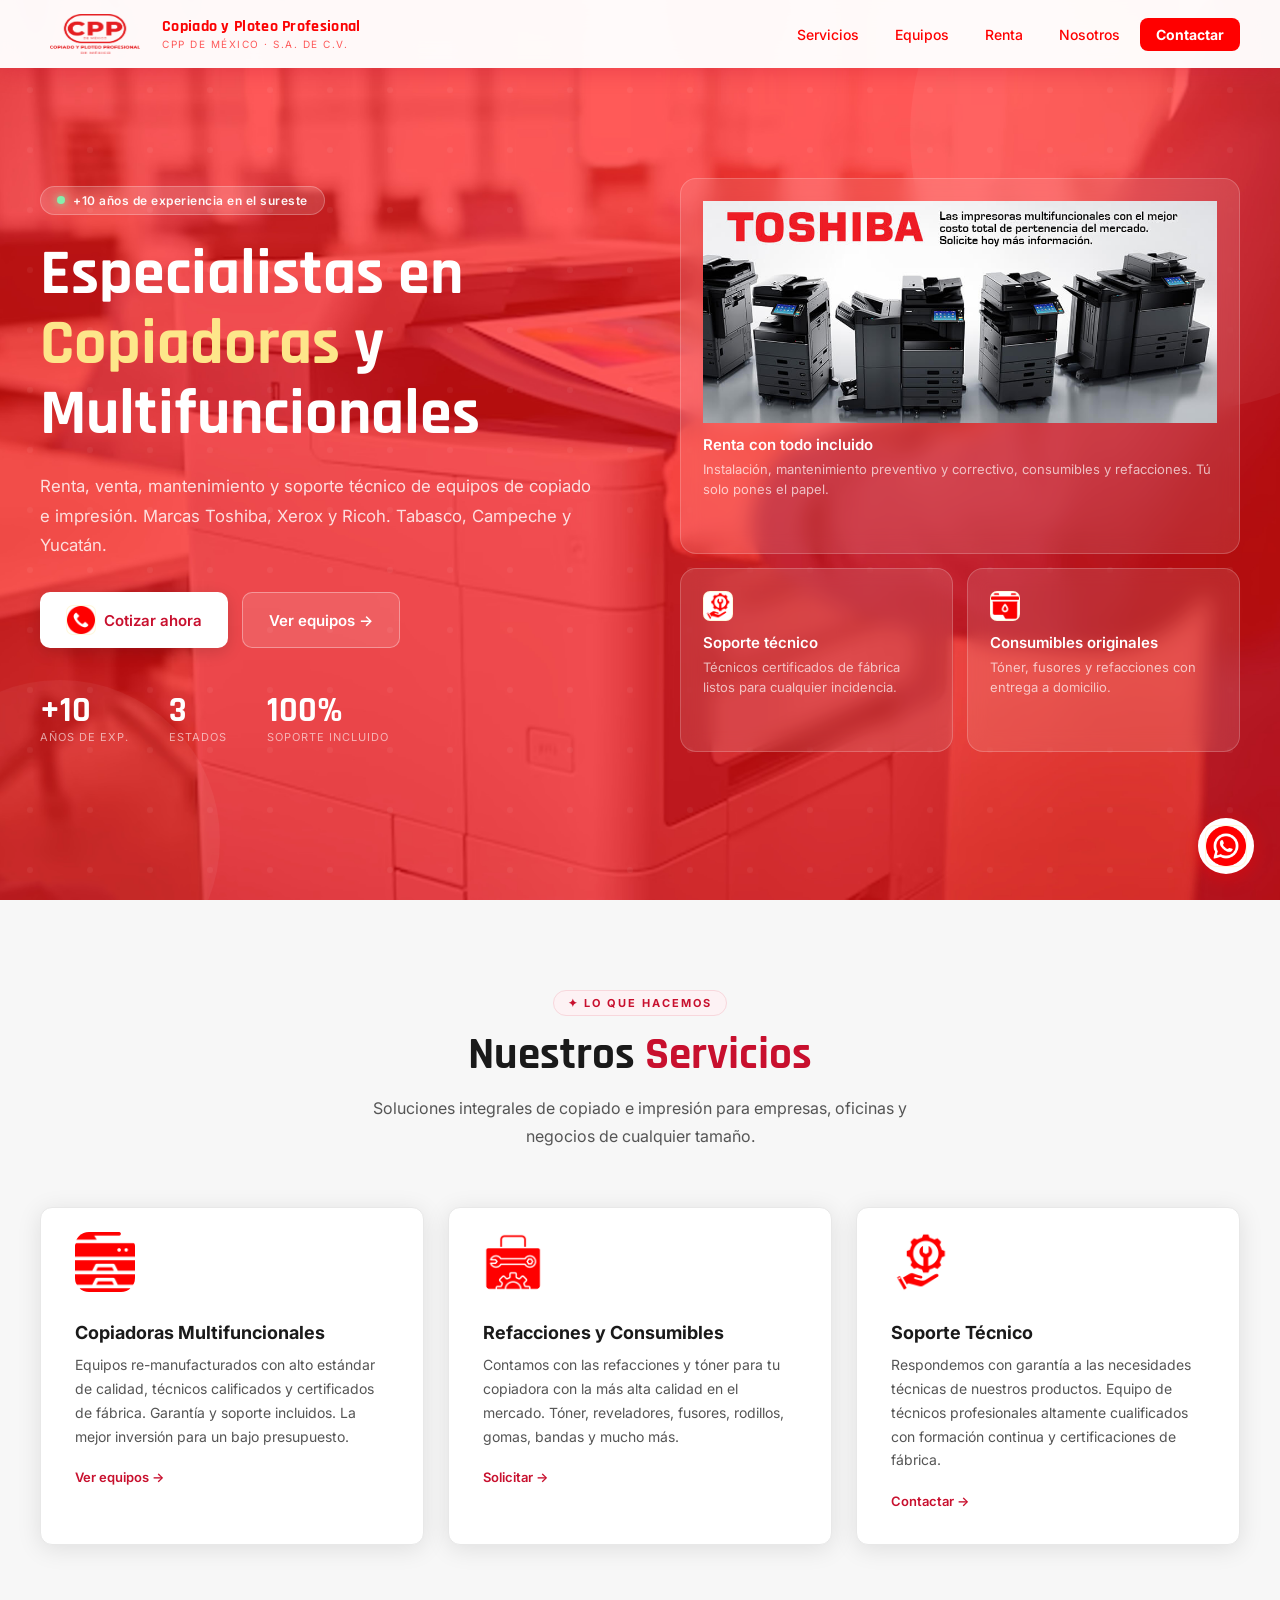
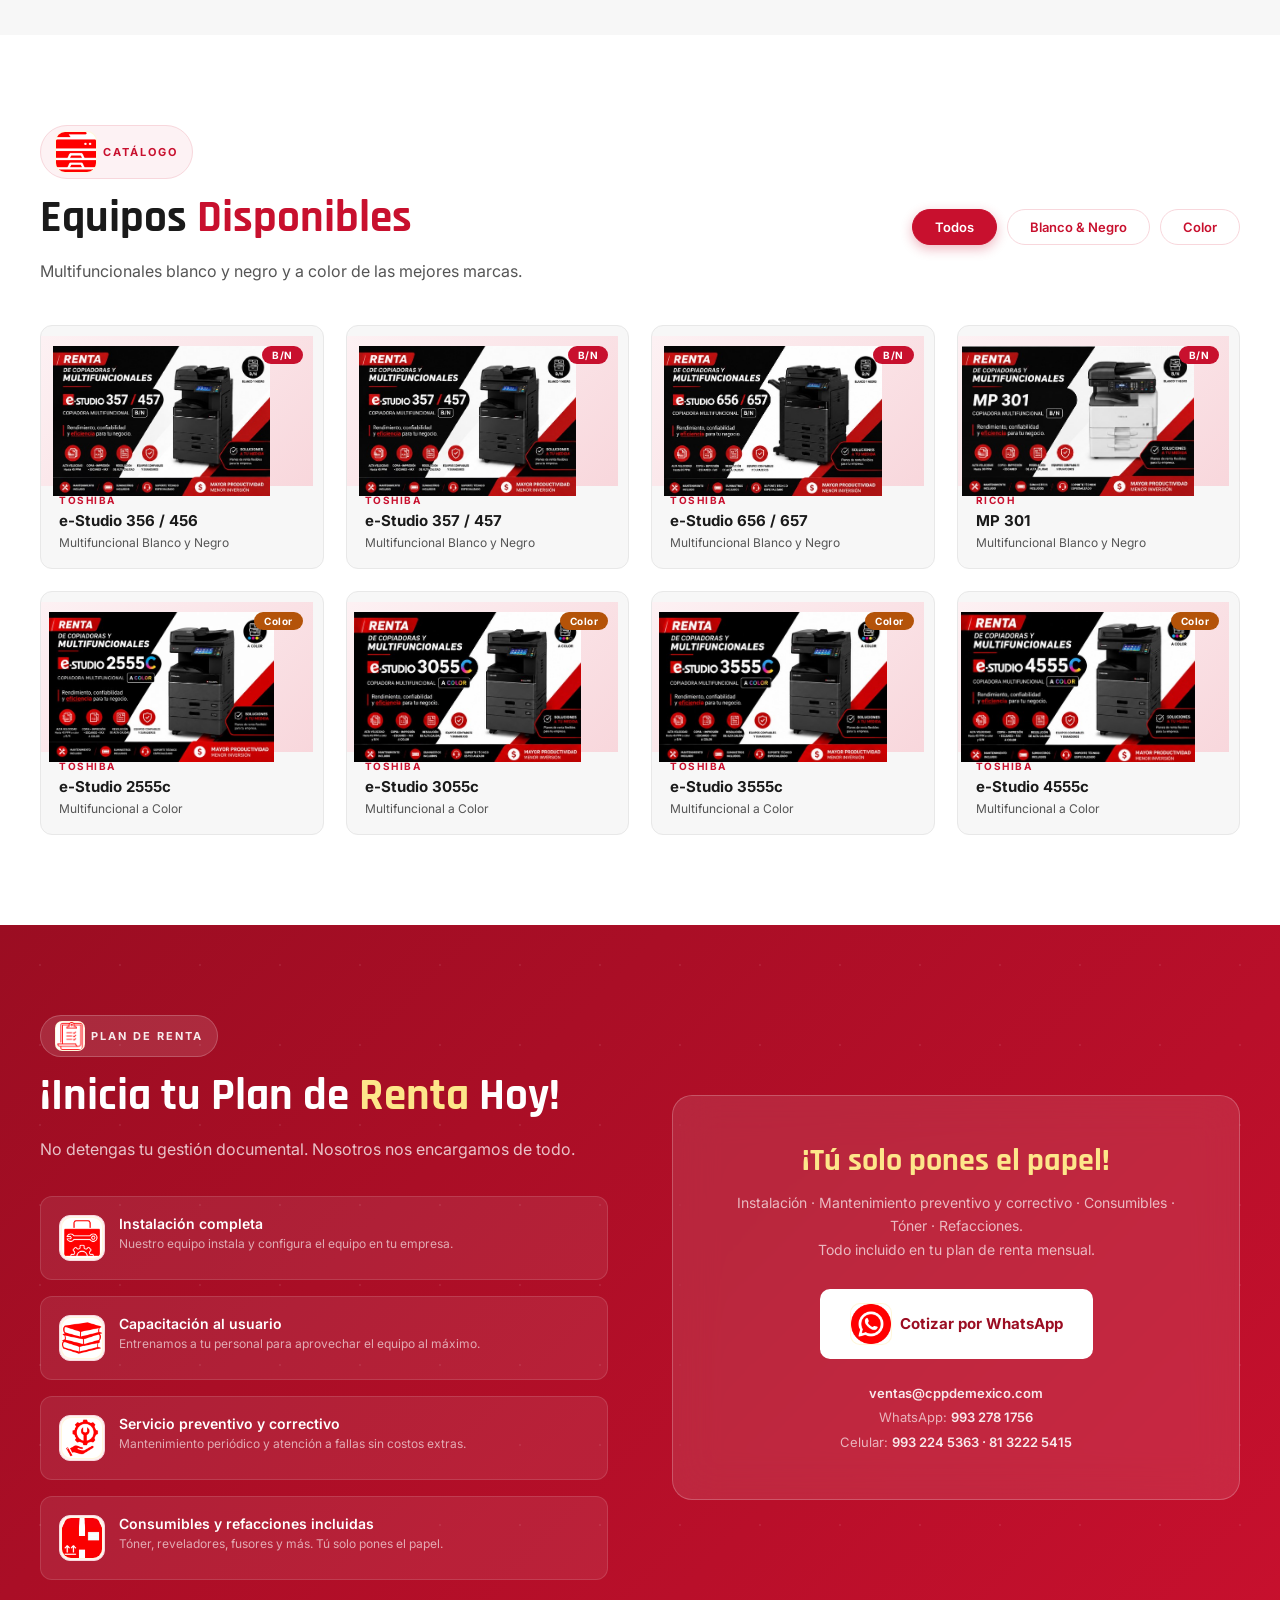
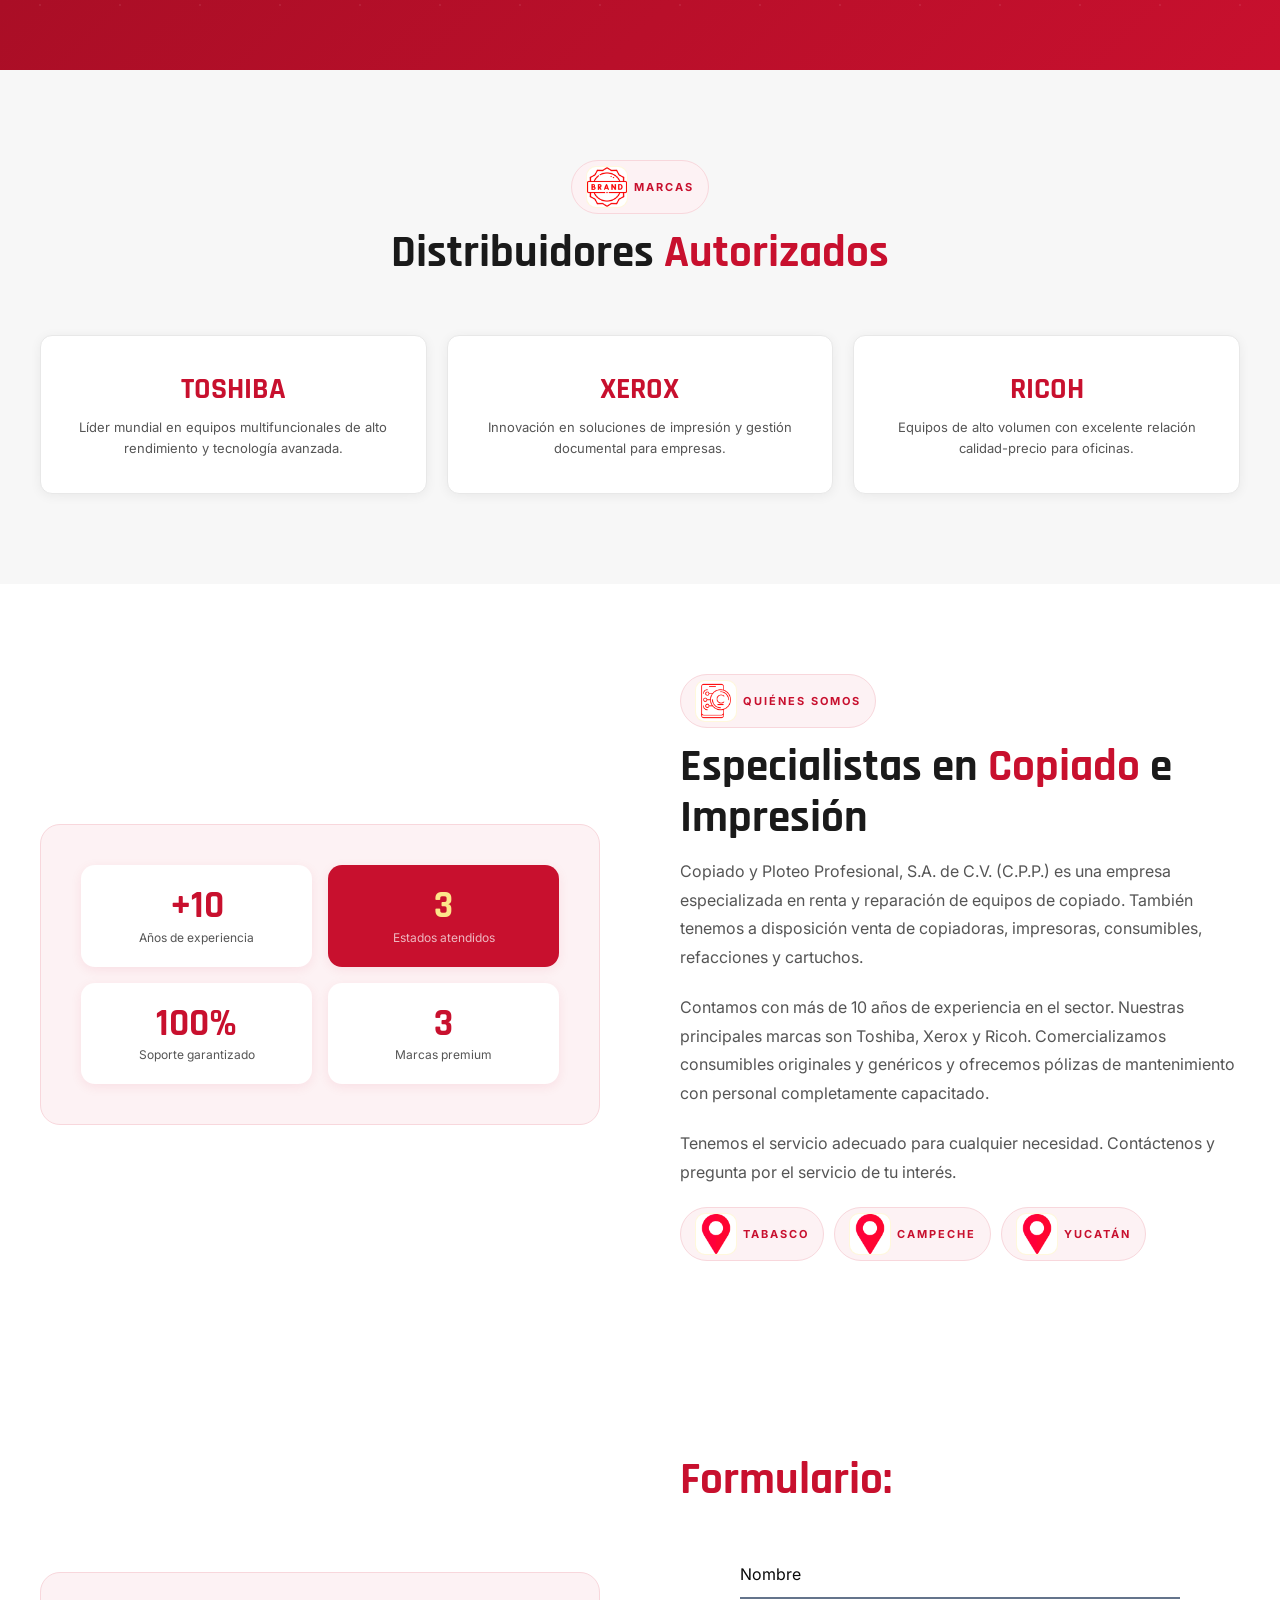
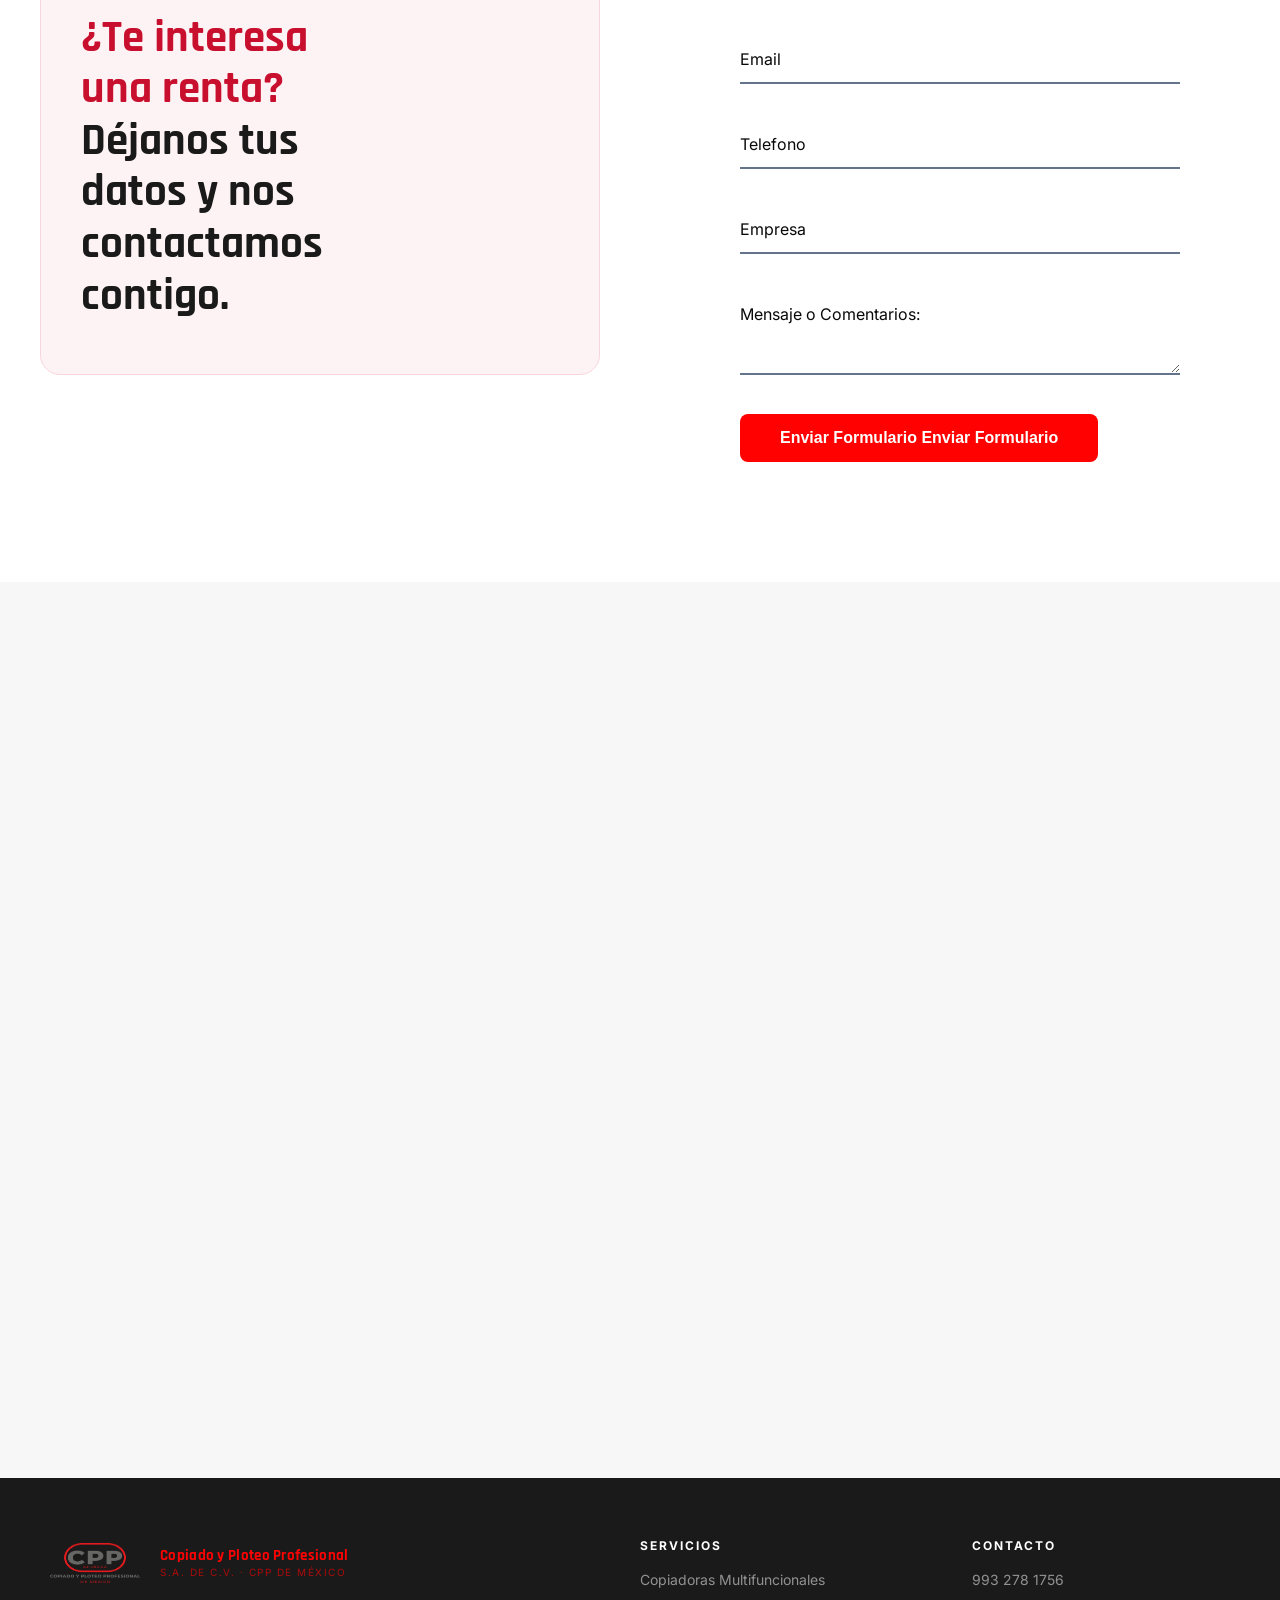
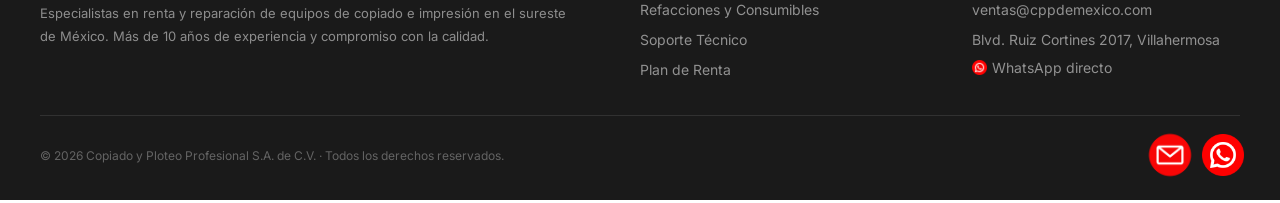
==== index.html @ 3be631c8 "Update index.html" ====
<!DOCTYPE html>
<html lang="es">
<head>
<meta charset="UTF-8">
<meta name="viewport" content="width=device-width, initial-scale=1.0">
<meta content='yes' name='mobile-web-app-capable'/>
<meta content='width = device-width, initial-scale = 1' name='viewport'/>
<title>Copiado y Ploteo Profesional | CPP de México</title>
<link href="https://fonts.googleapis.com/css2?family=Inter:wght@300;400;500;600;700;800&family=Rajdhani:wght@500;600;700&display=swap" rel="stylesheet">
<link rel="stylesheet" href="styles.css">
 

</head>
<body>

<!-- NAV -->
<nav id="navbar">
  <a href="#inicio" class="nav-logo">
 <!--   <img src="img/CPPOriginal.png" alt="Logo CPP" class="logo-img" onerror="this.style.display='none'">  -->
  <div class="logo-box"><img src="img/CPP Monocromo Rojo.png" alt="Logo CPP" class="v-logo"></div>
    <div class="logo-txt">
      <span class="logo-nombre">Copiado y Ploteo Profesional</span>
      <span class="logo-sub">CPP de México · S.A. de C.V.</span>
    </div>
  </a>
  <div class="nav-links">
    <a href="#servicios">Servicios</a>
    <a href="#equipos">Equipos</a>
    <a href="#renta">Renta</a>
    <a href="#nosotros">Nosotros</a>
    <a href="#contacto" class="nav-cta">Contactar</a>
  </div>
</nav>

<!-- HERO -->
<section class="hero" id="inicio">
  
  <div class="hero-orb orb1"></div>
  <div class="hero-orb orb2"></div>
  <div class="hero-inner">
    <div>
      <div class="hero-badge"><span class="dot-vivo"></span>+10 años de experiencia en el sureste</div>
      <h1>Especialistas en <em>Copiadoras</em> y Multifuncionales</h1>
      <p>Renta, venta, mantenimiento y soporte técnico de equipos de copiado e impresión. Marcas Toshiba, Xerox y Ricoh. Tabasco, Campeche y Yucatán.</p>
      <div class="hero-btns">
        <a href="#contacto" class="btn btn-blanco"><img src="img/llamada-telefonica.png" alt="Soporte técnico" class="v-icono2"> Cotizar ahora</a>
        <a href="#equipos" class="btn btn-outline">Ver equipos →</a>
      </div>
      <div class="hero-nums">
        <div class="hero-num-item"><div class="num">+10</div><div class="lbl">Años de exp.</div></div>
        <div class="hero-num-item"><div class="num">3</div><div class="lbl">Estados</div></div>
        <div class="hero-num-item"><div class="num">100%</div><div class="lbl">Soporte incluido</div></div>
      </div>
    </div>
    <div class="hero-right">
      <div class="cards-grid">
        <div class="hero-card wide">
          <div class="hc-icon">
          <img src="img/toshiba-slider.jpg" alt="Toshiba e-Studio 2555c" class="eq-card-img" onerror="this.src='data:image/svg+xml;utf8,<svg xmlns=\'http://www.w3.org/2000/svg\' width=\'60\' height=\'60\' viewBox=\'0 0 24 24\' fill=\'none\' stroke=\'%23c8102e\' stroke-width=\'1.5\'><rect x=\'5\' y=\'14\' width=\'14\' height=\'8\' rx=\'1\'/><path d=\'M16 14V4a2 2 0 0 0-2-2h-4a2 2 0 0 0-2 2v10\'/></svg>'">
          </div>
          <h3>Renta con todo incluido</h3>
          <p>Instalación, mantenimiento preventivo y correctivo, consumibles y refacciones. Tú solo pones el papel.</p>
        </div>
        <div class="hero-card">
          <div class="hc-icon"><img src="img/mantenimiento.png" alt="Soporte técnico" class="v-icono2"></div>
          <h3>Soporte técnico</h3>
          <p>Técnicos certificados de fábrica listos para cualquier incidencia.</p>
        </div>
        <div class="hero-card">
          <div class="hc-icon"><img src="img/cartucho.png" alt="Consumibles" class="v-icono2"></div>
          <h3>Consumibles originales</h3>
          <p>Tóner, fusores y refacciones con entrega a domicilio.</p>
        </div>
      </div>
    </div>
  </div>
</section>

<!-- SERVICIOS -->
<section id="servicios">
  <div class="container">
    <div class="s-head center rv">
      <span class="s-badge">✦ Lo que hacemos</span>
      <h2 class="s-titulo">Nuestros <em>Servicios</em></h2>
      <p class="s-desc">Soluciones integrales de copiado e impresión para empresas, oficinas y negocios de cualquier tamaño.</p>
    </div>
    <div class="servicios-grid">
      <div class="srv-card rv d1">
        <div class="srv-icon"  style="background: transparent !important; border: none;"><img src="img/copiadora.png" alt="Multifuncionales" class="srv-icon" style="background: transparent !important; border: none;"></div>
        <h3>Copiadoras Multifuncionales</h3>
        <p>Equipos re-manufacturados con alto estándar de calidad, técnicos calificados y certificados de fábrica. Garantía y soporte incluidos. La mejor inversión para un bajo presupuesto.</p>
        <a href="#equipos" class="srv-link">Ver equipos →</a>
      </div>
      <div class="srv-card rv d2">
        <div class="srv-icon"  style="background: transparent !important; border: none;"><img src="img/refaccion.png" alt="Refacciones y Consumibles" class="srv-icon" style="background: transparent !important; border: none;"></div>
        <h3>Refacciones y Consumibles</h3>
        <p>Contamos con las refacciones y tóner para tu copiadora con la más alta calidad en el mercado. Tóner, reveladores, fusores, rodillos, gomas, bandas y mucho más.</p>
        <a href="#contacto" class="srv-link">Solicitar →</a>
      </div>
      <div class="srv-card rv d3">
        <div class="srv-icon"  style="background: transparent !important; border: none;"><img src="img/mantenimiento.png" alt="Soporte Técnico" class="srv-icon" style="background: transparent !important; border: none;"></div>
        <h3>Soporte Técnico</h3>
        <p>Respondemos con garantía a las necesidades técnicas de nuestros productos. Equipo de técnicos profesionales altamente cualificados con formación continua y certificaciones de fábrica.</p>
        <a href="#contacto" class="srv-link">Contactar →</a>
      </div>
    </div>
  </div>
</section>

<!-- EQUIPOS -->
<section id="equipos">
  <div class="container">
    <div style="display:flex;justify-content:space-between;align-items:flex-end;flex-wrap:wrap;gap:2rem;margin-bottom:2.5rem;" class="rv">
      <div>
        <span class="s-badge"><img src="img/copiadora.png" alt="Soporte técnico" class="v-icon"> Catálogo</span>
        <h2 class="s-titulo">Equipos <em>Disponibles</em></h2>
        <p class="s-desc">Multifuncionales blanco y negro y a color de las mejores marcas.</p>
      </div>
      <div class="tabs">
        <button class="tab act" onclick="filtrar('todos',this)">Todos</button>
        <button class="tab" onclick="filtrar('bn',this)">Blanco & Negro</button>
        <button class="tab" onclick="filtrar('color',this)">Color</button>
      </div>
    </div>
    <div class="equipos-grid" id="equiposGrid">
      <div class="eq-card rv d1" data-t="bn"><div class="eq-img"><img src="img/Imagen357-457.jpg" alt="Toshiba e-Studio 357 / 457" class="eq-img"><span class="eq-pill">B/N</span></div><div class="eq-info"><div class="eq-marca">Toshiba</div><div class="eq-modelo">e-Studio 356 / 456</div><div class="eq-tipo">Multifuncional Blanco y Negro</div></div></div>      
      <div class="eq-card rv d2" data-t="bn"><div class="eq-img"><img src="img/Imagen357-457.jpg" alt="Toshiba e-Studio 357 / 457" class="eq-img"><span class="eq-pill">B/N</span></div><div class="eq-info"><div class="eq-marca">Toshiba</div><div class="eq-modelo">e-Studio 357 / 457</div><div class="eq-tipo">Multifuncional Blanco y Negro</div></div></div>
      <div class="eq-card rv d3" data-t="bn"><div class="eq-img"><img src="img/Imagen656-657.jpg" alt="Toshiba e-Studio 656 / 657" class="eq-img"><span class="eq-pill">B/N</span></div><div class="eq-info"><div class="eq-marca">Toshiba</div><div class="eq-modelo">e-Studio 656 / 657</div><div class="eq-tipo">Multifuncional Blanco y Negro</div></div></div>
      <div class="eq-card rv d1" data-t="bn"><div class="eq-img"><img src="img/ImagenMP301.jpg" alt="Ricoh MP 301" class="eq-img"><span class="eq-pill">B/N</span></div><div class="eq-info"><div class="eq-marca">Ricoh</div><div class="eq-modelo">MP 301</div><div class="eq-tipo">Multifuncional Blanco y Negro</div></div></div>
      <div class="eq-card rv d2" data-t="color"><div class="eq-img"><img src="img/Imagen2555c.jpg" alt="Toshiba e-Studio 357 / 457" class="eq-img"><span class="eq-pill" style="background:#b45309;">Color</span></div><div class="eq-info"><div class="eq-marca">Toshiba</div><div class="eq-modelo">e-Studio 2555c</div><div class="eq-tipo">Multifuncional a Color</div></div></div>
      <div class="eq-card rv d3" data-t="color"><div class="eq-img"><img src="img/Imagen3055c.jpg" alt="Toshiba e-Studio 357 / 457" class="eq-img"><span class="eq-pill" style="background:#b45309;">Color</span></div><div class="eq-info"><div class="eq-marca">Toshiba</div><div class="eq-modelo">e-Studio 3055c</div><div class="eq-tipo">Multifuncional a Color</div></div></div>
      <div class="eq-card rv d1" data-t="color"><div class="eq-img"><img src="img/Imagen3555c.jpg" alt="Toshiba e-Studio 357 / 457" class="eq-img"><span class="eq-pill" style="background:#b45309;">Color</span></div><div class="eq-info"><div class="eq-marca">Toshiba</div><div class="eq-modelo">e-Studio 3555c</div><div class="eq-tipo">Multifuncional a Color</div></div></div>
      <div class="eq-card rv d2" data-t="color"><div class="eq-img"><img src="img/Imagen4555c.jpg" alt="Toshiba e-Studio 357 / 457" class="eq-img"><span class="eq-pill" style="background:#b45309;">Color</span></div><div class="eq-info"><div class="eq-marca">Toshiba</div><div class="eq-modelo">e-Studio 4555c</div><div class="eq-tipo">Multifuncional a Color</div></div></div>
    </div>
  </div>
</section>

 

<!-- RENTA -->
<section id="renta">
  <div class="container">
    <div class="renta-layout">
      <div class="rv">
        <span class="s-badge"><img src="img/portapapeles.png" alt="Plan de Renta" class="v-icono2"> Plan de Renta</span>
        <h2 class="s-titulo">¡Inicia tu Plan de <em>Renta</em> Hoy!</h2>
        <p class="s-desc">No detengas tu gestión documental. Nosotros nos encargamos de todo.</p>
        <ul class="ventajas">
          <li class="ventaja"><div class="v-icon c-ic"><img src="img/refaccion.png" alt="Instalación completa" class="v-icon"></div><div><div class="v-titulo">Instalación completa</div><div class="v-desc">Nuestro equipo instala y configura el equipo en tu empresa.</div></div></li>
          <li class="ventaja"><div class="v-icon c-ic"><img src="img/pila-de-libros-de-tres.png" alt="Capacitación al usuario" class="v-icon"></div><div><div class="v-titulo">Capacitación al usuario</div><div class="v-desc">Entrenamos a tu personal para aprovechar el equipo al máximo.</div></div></li>
          <li class="ventaja"><div class="v-icon c-ic"><img src="img/mantenimiento.png" alt="Servicio preventivo y correctivo" class="v-icon"></div><div><div class="v-titulo">Servicio preventivo y correctivo</div><div class="v-desc">Mantenimiento periódico y atención a fallas sin costos extras.</div></div></li>
          <li class="ventaja"><div class="v-icon c-ic"><img src="img/consumibles.png" alt="Consumibles y refacciones incluidas" class="v-icon"></div><div><div class="v-titulo">Consumibles y refacciones incluidas</div><div class="v-desc">Tóner, reveladores, fusores y más. Tú solo pones el papel.</div></div></li>
        </ul>
      </div>
      <div class="rv d2">
        <div class="cta-box">
          <div class="cta-slogan">¡Tú solo pones el papel!</div>
          <div class="cta-sub">Instalación · Mantenimiento preventivo y correctivo · Consumibles · Tóner · Refacciones.<br>Todo incluido en tu plan de renta mensual.</div>
          <a href="https://wa.me/529932781756" class="btn-wa" target="_blank"><img src="img/whatsapp.png" alt="WhatsApp" class="v-icon"> Cotizar por WhatsApp</a>
          <div class="cta-datos">
            <strong>ventas@cppdemexico.com</strong><br>
            WhatsApp: <strong>993 278 1756</strong><br>
            Celular: <strong>993 224 5363 · 81 3222 5415</strong>
          </div>
        </div>
      </div>
    </div>
  </div>
</section>

<!-- MARCAS -->
<section id="marcas">
  <div class="container">
    <div class="s-head center rv">
      <span class="s-badge"><img src="img/marca.png" alt="Marcas" class="v-icon"> Marcas</span>
      <h2 class="s-titulo">Distribuidores <em>Autorizados</em></h2>
    </div>
    <div class="marcas-grid">
      <div class="marca-card rv d1"><div class="marca-nombre">TOSHIBA</div><div class="marca-desc">Líder mundial en equipos multifuncionales de alto rendimiento y tecnología avanzada.</div></div>
      <div class="marca-card rv d2"><div class="marca-nombre">XEROX</div><div class="marca-desc">Innovación en soluciones de impresión y gestión documental para empresas.</div></div>
      <div class="marca-card rv d3"><div class="marca-nombre">RICOH</div><div class="marca-desc">Equipos de alto volumen con excelente relación calidad-precio para oficinas.</div></div>
    </div>
  </div>
</section>

<!-- NOSOTROS -->
<section id="nosotros">
  <div class="container">
    <div class="nos-layout">
      <div class="nos-nums rv">
        <div class="n-box"><div class="n-num">+10</div><div class="n-lbl">Años de experiencia</div></div>
        <div class="n-box dest"><div class="n-num">3</div><div class="n-lbl">Estados atendidos</div></div>
        <div class="n-box"><div class="n-num">100%</div><div class="n-lbl">Soporte garantizado</div></div>
        <div class="n-box"><div class="n-num">3</div><div class="n-lbl">Marcas premium</div></div>
      </div>
      <div class="nos-texto rv d2">
        <span class="s-badge"><img src="img/somos.png" alt="Quiénes somos" class="v-icon"> Quiénes somos</span>
        <h2 class="s-titulo">Especialistas en <em>Copiado</em> e Impresión</h2>
        <p>Copiado y Ploteo Profesional, S.A. de C.V. (C.P.P.) es una empresa especializada en renta y reparación de equipos de copiado. También tenemos a disposición venta de copiadoras, impresoras, consumibles, refacciones y cartuchos.</p>
        <p>Contamos con más de 10 años de experiencia en el sector. Nuestras principales marcas son Toshiba, Xerox y Ricoh. Comercializamos consumibles originales y genéricos y ofrecemos pólizas de mantenimiento con personal completamente capacitado.</p>
        <p>Tenemos el servicio adecuado para cualquier necesidad. Contáctenos y pregunta por el servicio de tu interés.</p>
        <div class="chips">
          <span class="s-badge"><img src="img/marcador-de-posicion.png" alt="Celular" class="v-icon"> Tabasco</span>
          <span class="s-badge"><img src="img/marcador-de-posicion.png" alt="Dirección" class="v-icon"> Campeche</span>
          <span class="s-badge"><img src="img/marcador-de-posicion.png" alt="Dirección" class="v-icon"> Yucatán</span>
        </div>
      </div>
    </div>
  </div>
</section>

 <!-- FORMULARIO -->
<section id="formulario">
  <div class="container"> 
    <div class="nos-layout">

      <div class="nos-nums rv">      
        <h2 class="s-titulo" style="display: block;"><em>¿Te interesa una renta? </em>Déjanos tus datos y nos contactamos contigo.</h2>      
      </div>
   
<!-- formulario -->        
    
      <div class="nos-texto rv d2">
        <div class="">     
           <h2 class="s-titulo" style="display: block;"><em>Formulario: </em></h2>      
        </div>

           <form class="interactive-form" id="form-control" action="https://script.google.com/macros/s/AKfycby61R19tByKcYtbXR9P8i2zcy5f6cdJWOABvQcTkW4QlRTO98lby9TgKy_hrt44NsNtWg/exec" name="cpp" method="POST" accept-charset="utf-8">
                
                    <div class="form-group">
                        <input type="text" id="nombre" name="Nombre" class="interactive-name" data-type="input-textbox" placeholder=" " required>
                        <label for="interactive-name">Nombre</label>
                    </div>
                    
                    <div class="form-group">
                        <input type="email" id="email" name="Correo" class="interactive-email" data-type="input-textbox" placeholder=" " required>
                        <label for="interactive-email">Email</label>
                    </div>

                    <div class="form-group">
                        <input type="phone" id="telefono" name="Telefono" class="interactive-phone" data-type="input-textbox" placeholder=" " required>
                        <label for="interactive-phone">Telefono</label>
                    </div>

                    <div class="form-group">
                        <input type="text" id="empresa" name="Empresa" class="interactive-empresa" data-type="input-textbox" placeholder=" " required>
                        <label for="interactive-email" required>Empresa</label>
                    </div>
                    
                    <div class="form-group">
                        <textarea for="interactive-message"  rows="3" placeholder=" "required></textarea>
                        <label id="mensaje" name="Mensaje" required>Mensaje o Comentarios: </label>
                    </div>
                    
                    <button type="submit" id="btnEnviar">Enviar Formulario
                        <span>Enviar Formulario</span>                        
                    </button>
                    
                </form>
            

       <div id="mensajeConfirmacion" class="oculto">
        ✅ Tus datos se enviaron correctamente. En el transcurso del día nos comunicaremos contigo.
       </div>
      
      </div>
    </div>
  </div>
</section>

<!-- CONTACTO -->
<section id="contacto">
  <div class="container">
    <div class="s-head center rv">
      <span class="s-badge"><img src="img/llamada-telefonica.png" alt="Celular" class="v-icon"> Contáctanos</span>
      <h2 class="s-titulo">Estamos para <em>Ayudarte</em></h2>
      <p class="s-desc">Visítanos, escríbenos o llámanos. Con gusto te asesoramos sin compromiso.</p>
    </div>
    <div class="contacto-layout">
      <div class="c-items rv d1" >

        
        <a href="https://wa.me/529932781756" class="c-item" style="border-left:3px solid var(--rojo);" target="_blank">
          <div class="c-ic"><img src="img/whatsapp.png" alt="WhatsApp" class="v-icon"></div>
          <div><div class="c-lbl">WhatsApp</div><div class="c-val">993 278 1756</div></div>
        </a>
        

        
        <a href="tel:+529932245363" class="c-item" style="border-left:3px solid var(--rojo);">
          <div class="c-ic" ><img src="img/telefono-movil.png" alt="Celular" class="v-icon"></div>
          <div><div class="c-lbl">Celular ventas</div><div class="c-val">993 224 5363</div><div class="c-val2">81 3222 5415 · 993 591 0298</div></div>
        </a>
      

        
        <a href="mailto:ventas@cppdemexico.com" class="c-item" style="border-left:3px solid var(--rojo);">
          <div class="c-ic" ><img src="img/email.png" alt="Correo electrónico" class="v-icon" style="width: 60px; height: 60px;"></div>
          <div><div class="c-lbl">Correo electrónico</div><div class="c-val">ventas@cppdemexico.com</div><div class="c-val2">sistemas.impresto@gmail.com</div></div>
        </a>
        

        <div class="c-item" style="border-left:3px solid var(--rojo);">
          <div class="c-ic"><img src="img/marcador-de-posicion.png" alt="Dirección" class="v-icon"></div>
          <div><div class="c-lbl">Dirección</div><div class="c-val">Blvd. Adolfo Ruiz Cortines 2017</div><div class="c-val2">Atasta de Serra, C.P. 86100 · Villahermosa, Tab.</div></div>
        </div>

        <div class="c-item" style="border-left:3px solid var(--rojo);">
          <div class="c-ic"><img src="img/servicio-al-cliente.png" alt="Asesor de ventas" class="v-icon"></div>
          <div><div class="c-lbl">Asesor de ventas</div><div class="c-val">Arturo Morales Yedra</div><div class="c-val2">arturoye@cppdemexico.com · carlosdd@cppdemexico.com</div></div>
        </div>
      </div>
      <div class="rv d2">
        <div class="mapa-box">
          <iframe src="https://maps.google.com/maps?q=Boulevard+Adolfo+Ruiz+Cortines+2017,+Atasta+de+Serra,+86100+Villahermosa&output=embed&z=17" loading="lazy" allowfullscreen referrerpolicy="no-referrer-when-downgrade" title="Ubicación CPP de México"></iframe>
        </div>
        <div class="horario-box" style="border-left:3px solid var(--rojo);">
          <strong>Horario de atención</strong>
          <p>Lunes a Viernes: 9:00 AM – 6:00 PM<br>Sábado: 9:00 AM – 2:00 PM<br><span>Soporte técnico disponible en horario de renta</span></p>
        </div>
      </div>
    </div>
  </div>
</section>

<!-- FOOTER -->
<footer>
  <div class="footer-grid">
    <div>
      <div style="display:flex;align-items:center;gap:10px;margin-bottom:6px;">
        <div class="logo-box"><img src="img/CPP Original.png" alt="logo" class="v-logo"></div>
        <div>
          <div class="logo-nombre" style="font-size:15px;">Copiado y Ploteo Profesional</div>
          <div class="logo-sub">S.A. de C.V. · CPP de México</div>
        </div>
      </div>
      <p class="f-desc">Especialistas en renta y reparación de equipos de copiado e impresión en el sureste de México. Más de 10 años de experiencia y compromiso con la calidad.</p>
    </div>
    <div>
      <div class="f-titulo">Servicios</div>
      <ul class="f-links">
        <li><a href="#servicios">Copiadoras Multifuncionales</a></li>
        <li><a href="#servicios">Refacciones y Consumibles</a></li>
        <li><a href="#servicios">Soporte Técnico</a></li>
        <li><a href="#renta">Plan de Renta</a></li>
      </ul>
    </div>
    <div>
      <div class="f-titulo">Contacto</div>
      <ul class="f-links">
        <li><a href="tel:+529932781756">993 278 1756</a></li>
        <li><a href="mailto:ventas@cppdemexico.com">ventas@cppdemexico.com</a></li>
        <li><a href="#">Blvd. Ruiz Cortines 2017, Villahermosa</a></li>
        <a href="https://wa.me/529932781756" target="_blank" style="display:flex; align-items:center; gap:5px;">
  <img src="img/whatsapp.png" alt="WhatsApp" style="width:15px; height:15px; border:none;">
   WhatsApp directo
</a>

      </ul>
    </div>
  </div>
  <div class="footer-bot">
    <div>© 2026 Copiado y Ploteo Profesional S.A. de C.V. · Todos los derechos reservados.</div>
    <div class="soc-links">
      <a href="mailto:ventas@cppdemexico.com" class="soc-btn" title="Email"><img src="img/email.png" alt="Email" class="v-icon" style="background: transparent !important; border:none; width: 60px; height: 60px;"> </a>  &nbsp;
      <a href="https://wa.me/529932781756" class="soc-btn" target="_blank" title="WhatsApp"><img src="img/whatsapp.png" alt="WhatsApp" class="v-icon" style="background: transparent !important;;border:none"></a>
    </div>
  </div>
</footer>

<a href="https://wa.me/529932781756" class="wa-fab" target="_blank" title="WhatsApp"><img src="img/whatsapp.png" alt="WhatsApp" class="v-icon"></a>
<script src="scripts.js"></script>
</body>
</html>
---- styles.css ----
*, *::before, *::after { box-sizing: border-box; margin: 0; padding: 0; }

  :root {
    --rojo: #c8102e;
    --rojo-oscuro: #9b0d22;
    --rojo-claro: #e6193a;
    --rojo-suave: #fdf2f4;
    --rojo-medio: #f8d7dc;
    --blanco: #ffffff;
    --gris-oscuro: #1a1a1a;
    --gris-medio: #3d3d3d;
    --gris-texto: #555555;
    --gris-claro: #f7f7f7;
    --gris-borde: #e8e8e8;
    --sombra: 0 4px 24px rgba(0,0,0,0.10);
    --sombra-hover: 0 12px 40px rgba(200,16,46,0.18);
    --radio: 12px;
    --trans: 0.3s cubic-bezier(0.4,0,0.2,1);
  }

  html { scroll-behavior: smooth; }
  body { font-family: 'Inter', sans-serif; color: var(--gris-oscuro); background: var(--blanco); overflow-x: hidden; }

/* ── NAV ── */
nav {
  position: fixed; top: 0; left: 0; right: 0; z-index: 1000;
  background: rgba(255, 255, 255, 0.97);
  backdrop-filter: blur(12px);
  padding: 0 2.5rem;
  display: flex; align-items: center; justify-content: space-between;
  height: 68px;
  box-shadow: 0 2px 20px rgba(200,16,46,0.35);
  transition: height var(--trans), background var(--trans);
}

/* Estado scrolled */
nav.scrolled {
  height: 58px;
  background: rgba(250, 21, 56, 0.98);
}

/* Logo */
.nav-logo { display: flex; align-items: center; gap: 12px; text-decoration: none; }
.logo-box {
  background: transparent; border-radius: 8px;
  padding: 5px 10px;
  font-family: 'Rajdhani', sans-serif;
  font-weight: 700; font-size: 16px; color: var(--rojo);
  letter-spacing: 1px; line-height: 1;
}
.logo-txt { display: flex; flex-direction: column; }
.logo-nombre { font-family: 'Rajdhani', sans-serif; font-weight: 700; font-size: 16px; color: rgb(251, 3, 3); letter-spacing: 0.3px; line-height: 1.1; }
.logo-sub { font-size: 10px; color: rgba(252, 3, 3, 0.65); letter-spacing: 1.5px; text-transform: uppercase; margin-top: 2px; }

/* Logo cuando nav es rojo */
nav.scrolled .logo-nombre { color: #ffffff; }
nav.scrolled .logo-sub { color: #ffffff; }
nav.scrolled .nav-logo img { filter: brightness(0) invert(1); } /* convierte logo rojo a blanco */

/* Links */
.nav-links { display: flex; gap: 4px; align-items: center; }
.nav-links a {
  color: #ff0000; text-decoration: none;
  font-size: 14px; font-weight: 500; padding: 8px 16px;
  border-radius: 8px; transition: all var(--trans);
  background: transparent;
}
.nav-links a:hover { background: #ff0000; color: #ffffff; }

/* Links cuando nav es rojo */
nav.scrolled .nav-links a {
  color: #ffffff;
  background: transparent;
}
nav.scrolled .nav-links a:hover {
  background: #ffffff;
  color: #ff0000;
}

/* CTA */
.nav-cta {
  background: #ff0000 !important;
  color: var(--blanco) !important;
  font-weight: 700 !important;
}
.nav-cta:hover {
  background: #ff0000 !important;
  transform: translateY(-1px);
  box-shadow: 0 4px 14px rgba(0,0,0,0.15);
}

/* CTA cuando nav es rojo */
nav.scrolled .nav-cta {
  background: #ffffff !important;
  color: #ff0000 !important;
}
nav.scrolled .nav-cta:hover {
  background: #ffffff !important;
  transform: translateY(-1px);
  box-shadow: 0 4px 14px rgba(0,0,0,0.15);
}

  /* ── HERO ── */
  .hero {
     background-image: url('img/fondo.jpg'); /* Imagen de fondo */
    background-size: cover;       /* Que cubra todo el contenedor */
    background-position: center;  /* Centrada */
    background-repeat: no-repeat; /* No repetir */
    height: 100vh;                 /* Mantener altura */
    min-height: 100vh;
    /*background: linear-gradient(135deg, var(--rojo-oscuro) 0%, var(--rojo) 55%, #e6193a 100%); */
    display: flex; align-items: center;
    position: relative; overflow: hidden;
    padding: 100px 2.5rem 70px;
  }
  .hero::before {
    content: '';
    position: absolute; inset: 0;
    background: url("data:image/svg+xml,%3Csvg width='60' height='60' viewBox='0 0 60 60' xmlns='http://www.w3.org/2000/svg'%3E%3Ccircle cx='30' cy='30' r='3' fill='%23ffffff' fill-opacity='0.05'/%3E%3C/svg%3E");
    animation: bgMove 20s linear infinite;
  }
  @keyframes bgMove { to { background-position: 60px 60px; } }

  .hero-orb {
    position: absolute; border-radius: 50%;
    background: rgba(255,255,255,0.05);
    pointer-events: none;
  }
  .orb1 { width: 550px; height: 550px; right: -180px; top: -140px; animation: float1 9s ease-in-out infinite; }
  .orb2 { width: 320px; height: 320px; left: -100px; bottom: -100px; animation: float1 7s ease-in-out infinite reverse; }
  @keyframes float1 { 0%,100% { transform: translateY(0); } 50% { transform: translateY(-28px); } }

  .hero-inner {
    position: relative; z-index: 2;
    max-width: 1200px; margin: 0 auto; width: 100%;
    display: grid; grid-template-columns: 1fr 1fr; gap: 5rem; align-items: center;
  }

  .hero-badge {
    display: inline-flex; align-items: center; gap: 8px;
    background: rgba(255,255,255,0.14); color: rgba(255,255,255,0.95);
    font-size: 12px; font-weight: 600; padding: 6px 16px;
    border-radius: 50px; border: 1px solid rgba(255,255,255,0.25);
    margin-bottom: 1.5rem; letter-spacing: 0.5px;
    animation: fadeUp 0.7s ease both;
  }
  .dot-vivo { width: 8px; height: 8px; border-radius: 50%; background: #86efac; box-shadow: 0 0 8px #86efac; animation: blink 2s infinite; }
  @keyframes blink { 0%,100%{opacity:1;} 50%{opacity:0.4;} }

  .hero h1 {
    font-family: 'Rajdhani', sans-serif;
    font-size: clamp(2.6rem, 5vw, 4rem);
    font-weight: 700; color: white; line-height: 1.1; margin-bottom: 1.4rem;
    animation: fadeUp 0.7s ease 0.1s both;
  }
  .hero h1 em { font-style: normal; color: #fde68a; }
  .hero p { font-size: 1.05rem; color: rgba(255,255,255,0.82); line-height: 1.75; margin-bottom: 2rem; animation: fadeUp 0.7s ease 0.2s both; }
  .hero-btns { display: flex; gap: 14px; flex-wrap: wrap; animation: fadeUp 0.7s ease 0.3s both; }

  .btn {
    display: inline-flex; align-items: center; gap: 8px;
    padding: 13px 26px; border-radius: 10px;
    font-weight: 600; font-size: 15px; text-decoration: none;
    border: none; cursor: pointer; transition: all var(--trans);
  }
  .btn-blanco { background: white; color: var(--rojo); box-shadow: 0 4px 16px rgba(0,0,0,0.15); }
  .btn-blanco:hover { transform: translateY(-2px); box-shadow: 0 8px 24px rgba(0,0,0,0.2); }
  .btn-outline { background: rgba(255,255,255,0.12); color: white; border: 1.5px solid rgba(255,255,255,0.35); backdrop-filter: blur(10px); }
  .btn-outline:hover { background: rgba(255,255,255,0.2); transform: translateY(-2px); }

  .hero-nums { display: flex; gap: 2.5rem; margin-top: 2.8rem; animation: fadeUp 0.7s ease 0.4s both; }
  .hero-num-item .num { font-family: 'Rajdhani', sans-serif; font-size: 2.2rem; font-weight: 700; color: white; line-height: 1; }
  .hero-num-item .lbl { font-size: 11px; color: rgba(255,255,255,0.6); text-transform: uppercase; letter-spacing: 1px; margin-top: 2px; }

  .hero-right { animation: fadeLeft 0.8s ease 0.2s both; }
  .cards-grid { display: grid; grid-template-columns: 1fr 1fr; gap: 14px; }
  .hero-card {
    background: rgba(255,255,255,0.11);
    border: 1px solid rgba(255,255,255,0.2);
    border-radius: 16px; padding: 22px;
    backdrop-filter: blur(10px);
    transition: all var(--trans);
  }
  .hero-card:hover { background: rgba(255,255,255,0.18); transform: translateY(-4px); }
  .hero-card.wide { grid-column: span 2; }
  .hc-icon { font-size: 26px; margin-bottom: 12px; }
  .hero-card h3 { font-size: 15px; font-weight: 600; color: white; margin-bottom: 6px; }
  .hero-card p { font-size: 13px; color: rgba(255,255,255,0.68); line-height: 1.5; }

  @keyframes fadeUp { from { opacity:0; transform:translateY(22px); } to { opacity:1; transform:translateY(0); } }
  @keyframes fadeLeft { from { opacity:0; transform:translateX(30px); } to { opacity:1; transform:translateX(0); } }

  /* ── SECCIONES ── */
  section { padding: 90px 2.5rem; }
  .container { max-width: 1200px; margin: 0 auto; }

  .s-badge {
    display: inline-flex; align-items: center; gap: 6px;
    background: var(--rojo-suave); color: var(--rojo);
    font-size: 11px; font-weight: 700; letter-spacing: 2px;
    text-transform: uppercase; padding: 5px 14px; border-radius: 50px;
    border: 1px solid var(--rojo-medio); margin-bottom: 14px;
  }
  .s-titulo { font-family: 'Rajdhani', sans-serif; font-size: clamp(1.9rem,4vw,2.8rem); font-weight: 700; color: var(--gris-oscuro); line-height: 1.15; margin-bottom: 12px; }
  .s-titulo em { font-style: normal; color: var(--rojo); }
  .s-desc { font-size: 1rem; color: var(--gris-texto); line-height: 1.8; max-width: 580px; }
  .s-head { margin-bottom: 3.5rem;  }
  .center { text-align: center; }
  .center .s-desc { margin: 0 auto; }

  /* reveal */
  .rv { opacity: 0; transform: translateY(28px); transition: opacity 0.65s ease, transform 0.65s ease; }
  .rv.in { opacity: 1; transform: none; }
  .rv.d1 { transition-delay: 0.1s; } .rv.d2 { transition-delay: 0.2s; } .rv.d3 { transition-delay: 0.3s; }

  /* ── SERVICIOS ── */
  #servicios { background: var(--gris-claro); }
  .servicios-grid { display: grid; grid-template-columns: repeat(auto-fit, minmax(290px,1fr)); gap: 24px; }
  .srv-card {
    background: white; border-radius: var(--radio);
    padding: 34px; box-shadow: var(--sombra);
    border: 1px solid var(--gris-borde);
    position: relative; overflow: hidden;
    transition: all var(--trans);
  }
  .srv-card::after {
    content: ''; position: absolute; bottom: 0; left: 0; right: 0;
    height: 3px; background: var(--blanco); border-radius: 3px 3px 0 0;
    transform: scaleX(0); transform-origin: left;
    transition: transform var(--trans);
  }
  .srv-card:hover::after { transform: scaleX(1); }
  .srv-card:hover { transform: translateY(-7px); box-shadow: var(--sombra-hover); border-color: var(--rojo-suave); }
  .srv-icon {
    width: 60px; height: 60px; border-radius: 14px;
    background: var(--rojo-suave); border: 1.5px solid var(--rojo-medio);
    display: flex; align-items: center; justify-content: center;
    font-size: 26px; margin-bottom: 20px;
    transition: all var(--trans);
  }
  .srv-card:hover .srv-icon { background: var(--blanco); border-color: var(--blanco); }
  .srv-card h3 { font-size: 18px; font-weight: 700; color: var(--gris-oscuro); margin-bottom: 10px; }
  .srv-card p { font-size: 14px; color: var(--gris-texto); line-height: 1.7; margin-bottom: 18px; }
  .srv-link { display: inline-flex; align-items: center; gap: 5px; color: var(--rojo); font-size: 13px; font-weight: 600; text-decoration: none; transition: gap var(--trans); }
  .srv-link:hover { gap: 10px; }

  /* ── EQUIPOS ── */
  #equipos { background: white; }
  .tabs { display: flex; gap: 10px; flex-wrap: wrap; margin-bottom: 2.5rem; }
  .tab {
    padding: 9px 22px; border-radius: 50px;
    border: 1.5px solid var(--rojo-medio);
    background: none; color: var(--rojo);
    font-family: 'Inter', sans-serif; font-size: 13px; font-weight: 600;
    cursor: pointer; transition: all var(--trans);
  }
  .tab:hover, .tab.act { background: var(--rojo); color: white; border-color: var(--rojo); box-shadow: 0 4px 12px rgba(200,16,46,0.3); }
  .equipos-grid { display: grid; grid-template-columns: repeat(auto-fill, minmax(230px,1fr)); gap: 22px; }
  .eq-card {
    background: var(--gris-claro); border-radius: var(--radio);
    overflow: hidden; border: 1px solid var(--gris-borde);
    transition: all var(--trans);
  }
  .eq-card:hover { transform: translateY(-6px); box-shadow: var(--sombra-hover); background: white; }

  .eq-card-img {     
     max-width: 100%;
     max-height: 100%;
     object-fit: contain;
     display: block;
   }

  .eq-img {
    height: 150px;
    position: absolute; top: 10px; right: 10px;
    background: linear-gradient(135deg, var(--rojo-suave), var(--rojo-medio));
    display: flex; align-items: center; justify-content: center;
    font-size: 54px; position: relative;
  }
  .eq-pill {
    position: absolute; top: 10px; right: 10px;
    background: var(--rojo); color: white;
    font-size: 10px; font-weight: 700; letter-spacing: 0.5px;
    padding: 3px 10px; border-radius: 50px;
  }
  .eq-info { padding: 18px; }
  .eq-marca { font-size: 10px; font-weight: 700; color: var(--rojo); letter-spacing: 1.5px; text-transform: uppercase; margin-bottom: 5px; }
  .eq-modelo { font-size: 15px; font-weight: 700; color: var(--gris-oscuro); margin-bottom: 5px; }
  .eq-tipo { font-size: 12px; color: var(--gris-texto); }

  /* ── RENTA ── */
  #renta {
    background: linear-gradient(135deg, var(--rojo-oscuro), var(--rojo));
    color: white; position: relative; overflow: hidden;
  }
  #renta::before {
    content:''; position:absolute; inset:0;
    background: url("data:image/svg+xml,%3Csvg width='80' height='80' viewBox='0 0 80 80' xmlns='http://www.w3.org/2000/svg'%3E%3Crect x='39' y='39' width='2' height='2' fill='%23ffffff' fill-opacity='0.07'/%3E%3C/svg%3E");
  }
  #renta .s-badge { background: rgba(255,255,255,0.12); color: rgba(255,255,255,0.9); border-color: rgba(255,255,255,0.2); }
  #renta .s-titulo { color: white; }
  #renta .s-titulo em { color: #fde68a; }
  #renta .s-desc { color: rgba(255,255,255,0.75); }

  .renta-layout { display: grid; grid-template-columns: 1fr 1fr; gap: 4rem; align-items: center; }
  .ventajas { list-style: none; display: flex; flex-direction: column; gap: 16px; margin-top: 2rem; }
  .ventaja {
    display: flex; align-items: flex-start; gap: 14px;
    background: rgba(255,255,255,0.08); border: 1px solid rgba(255,255,255,0.12);
    border-radius: var(--radio); padding: 18px;
    cursor: pointer;
    transition: all var(--trans);
  }
  

  .li:hover {
        background-color: transparent; /* Cambia color de fondo */
        color: rgb(253, 3, 3); /* Cambia color de texto */
        transform: scale(1.05); /* Aumenta tamaño */
        box-shadow: 0 4px 10px rgba(0,0,0,0.2);
    }

  .ventaja:hover { background: rgba(255, 255, 255, 0.14); transform: translateX(5px);  }
  .v-icon { width: 42px; height: 42px; border-radius: 10px; flex-shrink: 0; background: #ffffff; border: 1px solid rgba(253,230,138,0.3); display: flex; align-items: center; justify-content: center; font-size: 18px; }
  .v-titulo { font-size: 14px; font-weight: 600; color: white; margin-bottom: 3px; }
  .v-desc { font-size: 12px; color: rgba(255,255,255,0.62); line-height: 1.5; }


   .v-icono2 { width: 30px; height: 30px; border-radius: 7px; flex-shrink: 0; background: #ffffff; border: 1px solid rgba(253,230,138,0.3); display: flex; align-items: center; justify-content: center; font-size: 18px; }
   .v-logo { width: 90px; height: 40px; border-radius: 7px; flex-shrink: 0; background: transparent;  display: flex; align-items: center; justify-content: center; font-size: 18px; }
 
  .cta-box {
    position: relative; z-index: 1;
    background: rgba(255,255,255,0.1);
    backdrop-filter: blur(20px);
    border: 1px solid rgba(255,255,255,0.22);
    border-radius: 20px; padding: 44px;
    text-align: center;
  }
  .cta-box:hover {
    cursor: pointer;
    background: rgba(247, 245, 245, 0.176);

  }
  .cta-slogan { font-family: 'Rajdhani', sans-serif; font-size: 2rem; font-weight: 700; color: #fde68a; margin-bottom: 10px; }
  .cta-sub { font-size: 14px; color: rgba(255,255,255,0.68); line-height: 1.65; margin-bottom: 28px; }
  .btn-wa { display: inline-flex; align-items: center; gap: 8px; background: white; color: var(--rojo-oscuro); padding: 14px 30px; border-radius: 10px; font-weight: 700; font-size: 15px; text-decoration: none; transition: all var(--trans); }
  .btn-wa:hover { transform: scale(1.04); box-shadow: 0 8px 24px rgba(0,0,0,0.2); }
  .cta-datos { margin-top: 22px; font-size: 13px; color: rgba(255,255,255,0.65); line-height: 1.9; }
  .cta-datos strong { color: rgba(255,255,255,0.9); font-weight: 600; }

  /* ── MARCAS ── */
  #marcas { background: var(--gris-claro); }
  .marcas-grid { display: grid; grid-template-columns: repeat(auto-fit, minmax(190px,1fr)); gap: 20px; }
  .marca-card {
    background: white; border-radius: var(--radio);
    padding: 34px 22px; text-align: center;
    box-shadow: 0 2px 12px rgba(0,0,0,0.06);
    border: 1px solid var(--gris-borde);
    transition: all var(--trans);
  }
  .marca-card:hover { transform: translateY(-5px); box-shadow: var(--sombra-hover); border-color: var(--rojo-medio); }
  .marca-nombre { font-family: 'Rajdhani', sans-serif; font-size: 1.9rem; font-weight: 700; color: var(--rojo); margin-bottom: 8px; }
  .marca-desc { font-size: 13px; color: var(--gris-texto); line-height: 1.6; }

  /* ── NOSOTROS ── */
  #nosotros { background: white; }
  .nos-layout { display: grid; grid-template-columns: 1fr 1fr; gap: 5rem; align-items: center; }
  .nos-nums {
    background: var(--rojo-suave); border-radius: 20px;
    padding: 2.5rem; border: 1px solid var(--rojo-medio);
    display: grid; grid-template-columns: 1fr 1fr; gap: 16px;
  }
  .n-box { background: white; border-radius: 14px; padding: 22px; text-align: center; box-shadow: 0 3px 12px rgba(200,16,46,0.08); transition: transform var(--trans); }
  .n-box:hover { transform: scale(1.04); }
  .n-num { font-family: 'Rajdhani', sans-serif; font-size: 2.4rem; font-weight: 700; color: var(--rojo); line-height: 1; }
  .n-lbl { font-size: 12px; color: var(--gris-texto); margin-top: 4px; }
  .n-box.dest { background: var(--rojo); }
  .n-box.dest .n-num { color: #fde68a; }
  .n-box.dest .n-lbl { color: rgba(255,255,255,0.7); }

  .nos-texto p { font-size: 1rem; color: var(--gris-texto); line-height: 1.8; margin-bottom: 1.3rem; }
  .chips { display: flex; flex-wrap: wrap; gap: 10px; margin-top: 1.2rem; }
  .chip { background: var(--rojo-suave); color: var(--rojo); font-size: 13px; font-weight: 600; padding: 6px 16px; border-radius: 50px; border: 1.5px solid var(--rojo-medio); }

  /* ── CONTACTO ── */
  #contacto { background: var(--gris-claro); }
  .contacto-layout { display: grid; grid-template-columns: 1fr 1fr; gap: 3.5rem; }
  .c-items { display: flex; flex-direction: column; gap: 16px; }
  .c-item {
    display: flex; align-items: flex-start; gap: 14px;
    background: white; border-radius: var(--radio);
    padding: 18px; border: 1px solid var(--gris-borde);
    box-shadow: 0 2px 10px rgba(0,0,0,0.05);
    text-decoration: none; color: inherit;
    transition: all var(--trans);
  }
  .c-item:hover { transform: translateY(-3px); box-shadow: var(--sombra-hover); border-color: var(--rojo-medio); }
  .c-ic { width: 46px; height: 46px; border-radius: 11px; flex-shrink: 0; display: flex; align-items: center; justify-content: center; font-size: 20px; background: var(--rojo-suave); border: 1px solid var(--rojo-medio); }
  .c-lbl { font-size: 11px; font-weight: 700; color: var(--rojo); text-transform: uppercase; letter-spacing: 1px; margin-bottom: 3px; }
  .c-val { font-size: 14px; font-weight: 600; color: var(--gris-oscuro); }
  .c-val2 { font-size: 13px; color: var(--gris-texto); }

  .mapa-box { border-radius: 16px; overflow: hidden; box-shadow: var(--sombra); }
  .mapa-box iframe { display: block; width: 100%; height: 340px; border: none; }
  .horario-box { margin-top: 16px; background: white; border-radius: var(--radio); padding: 22px; border: 1px solid var(--gris-borde); }
  .horario-box strong { display: block; font-size: 14px; font-weight: 700; color: var(--gris-oscuro); margin-bottom: 8px; }
  .horario-box p { font-size: 13px; color: var(--gris-texto); line-height: 1.8; }
  .horario-box span { color: var(--rojo); font-weight: 600; }

  /* ── FOOTER ── */
  footer { background: var(--gris-oscuro); color: rgba(255,255,255,0.78); padding: 60px 2.5rem 28px; }
  .footer-grid { display: grid; grid-template-columns: 2fr 1fr 1fr; gap: 4rem; max-width: 1200px; margin: 0 auto 36px; }
  .f-desc { font-size: 13px; color: rgba(255,255,255,0.5); line-height: 1.75; margin-top: 14px; }
  .f-titulo { font-size: 12px; font-weight: 700; color: white; letter-spacing: 2px; text-transform: uppercase; margin-bottom: 16px; }
  .f-links { list-style: none; display: flex; flex-direction: column; gap: 10px; }
  .f-links a { color: rgba(255,255,255,0.52); font-size: 14px; text-decoration: none; transition: color var(--trans); }
  .f-links a:hover { color: white; color: rgb(252, 0, 0); transform: scale(1.05); box-shadow: 0 4px 10px rgba(0,0,0,0.2); }
  .footer-bot {
    max-width: 1200px; margin: 0 auto;
    border-top: 1px solid rgba(255,255,255,0.1);
    padding-top: 22px; display: flex;
    justify-content: space-between; align-items: center;
    font-size: 12px; color: rgba(255,255,255,0.32);
    flex-wrap: wrap; gap: 10px;
  }
  .soc-links { display: flex; gap: 8px; }
  .soc-btn { width: 34px; height: 34px; border-radius: 8px; background: rgba(255,255,255,0.08); display: flex; align-items: center; justify-content: center; font-size: 15px; text-decoration: none; transition: all var(--trans); }
  .soc-btn:hover { background: var(--rojo); transform: translateY(-2px); }

  /* ── WA FAB ── */
  .wa-fab {
    position: fixed; bottom: 26px; right: 26px; z-index: 999;
    width: 56px; height: 56px; border-radius: 50%;
    background: #ffffff; color: white;
    display: flex; align-items: center; justify-content: center; font-size: 24px;
    text-decoration: none; box-shadow: 0 4px 18px rgba(252, 2, 2, 0.45);
    transition: all var(--trans);
    animation: popIn 0.5s ease 1s both;
  }
  .wa-fab:hover { transform: scale(1.12); box-shadow: 0 6px 24px rgba(37,211,102,0.55); }
  @keyframes popIn { from{opacity:0;transform:scale(0);}to{opacity:1;transform:scale(1);} }

  /* ── RESPONSIVE ── */
  @media(max-width:900px){
    .hero-inner { grid-template-columns:1fr; }
    .hero-right,.cards-grid { display:none; }
    .renta-layout,.nos-layout,.contacto-layout,.footer-grid { grid-template-columns:1fr; gap:2rem; }
    .nav-links { display:none; }
  }
  @media(max-width:600px){
    section { padding:60px 1.2rem; }
    .hero { padding:88px 1.2rem 50px; }
  }

  


    /* El formulario  */
     
    .oculto {
  display: none;
}

.visible {
  display: block;
  animation: fadeIn 0.5s ease-in-out;
  margin: 0 auto; 
}

@keyframes fadeIn {
  from { opacity: 0; transform: translateY(-10px); }
  to { opacity: 1; transform: translateY(0); }
}


.interactive-form {
    max-width: 500px;
    margin: 0 auto;
    padding: 30px;
}

.interactive-form .form-group {
    position: relative;
    margin-bottom: 35px;
}

.interactive-form input,
.interactive-form textarea {
    width: 100%;
    padding: 15px 15px 15px 0;
    border: none;
    border-bottom: 2px solid #64748b;
    background: transparent;
    color: #032c55;
    font-size: 16px;
    transition: all 0.3s cubic-bezier(0.4, 0, 0.2, 1);
}

.interactive-form input::placeholder,
.interactive-form textarea::placeholder {
    color: #94a3b8;
}

.interactive-form label {
    position: absolute;
    top: 15px;
    left: 0;
    color: #090909;
    font-size: 16px;
    transition: all 0.3s cubic-bezier(0.4, 0, 0.2, 1);
    pointer-events: none;
}

/* Floating label effect */
.interactive-form input:focus + label,
.interactive-form textarea:focus + label,
.interactive-form input:not(:placeholder-shown) + label,
.interactive-form textarea:not(:placeholder-shown) + label {
    top: -8px;
    font-size: 12px;
    color: #ff0101;
    font-weight: bold;
}

.interactive-form input:focus,
.interactive-form textarea:focus {
    outline: none;
    border-bottom-color: #ff0101;
    transform: scale(1.02);
}

.interactive-form button {
    position: relative;
    background: #ff0101;
    color: white;
    border: none;
    padding: 15px 40px;
    border-radius: 8px;
    font-size: 16px;
    font-weight: bold;
    cursor: pointer;
    overflow: hidden;
    transition: all 0.3s ease;
}

button:disabled { background-color: #a5d6a7; cursor: not-allowed; }

.alerta { display: none; padding: 10px; margin-top: 15px; border-radius: 4px; text-align: center; }


.interactive-form button:hover {
    background: #ff0101;
    transform: translateY(-2px);
    box-shadow: 0 10px 25px rgba(6, 6, 6, 0.797);
}
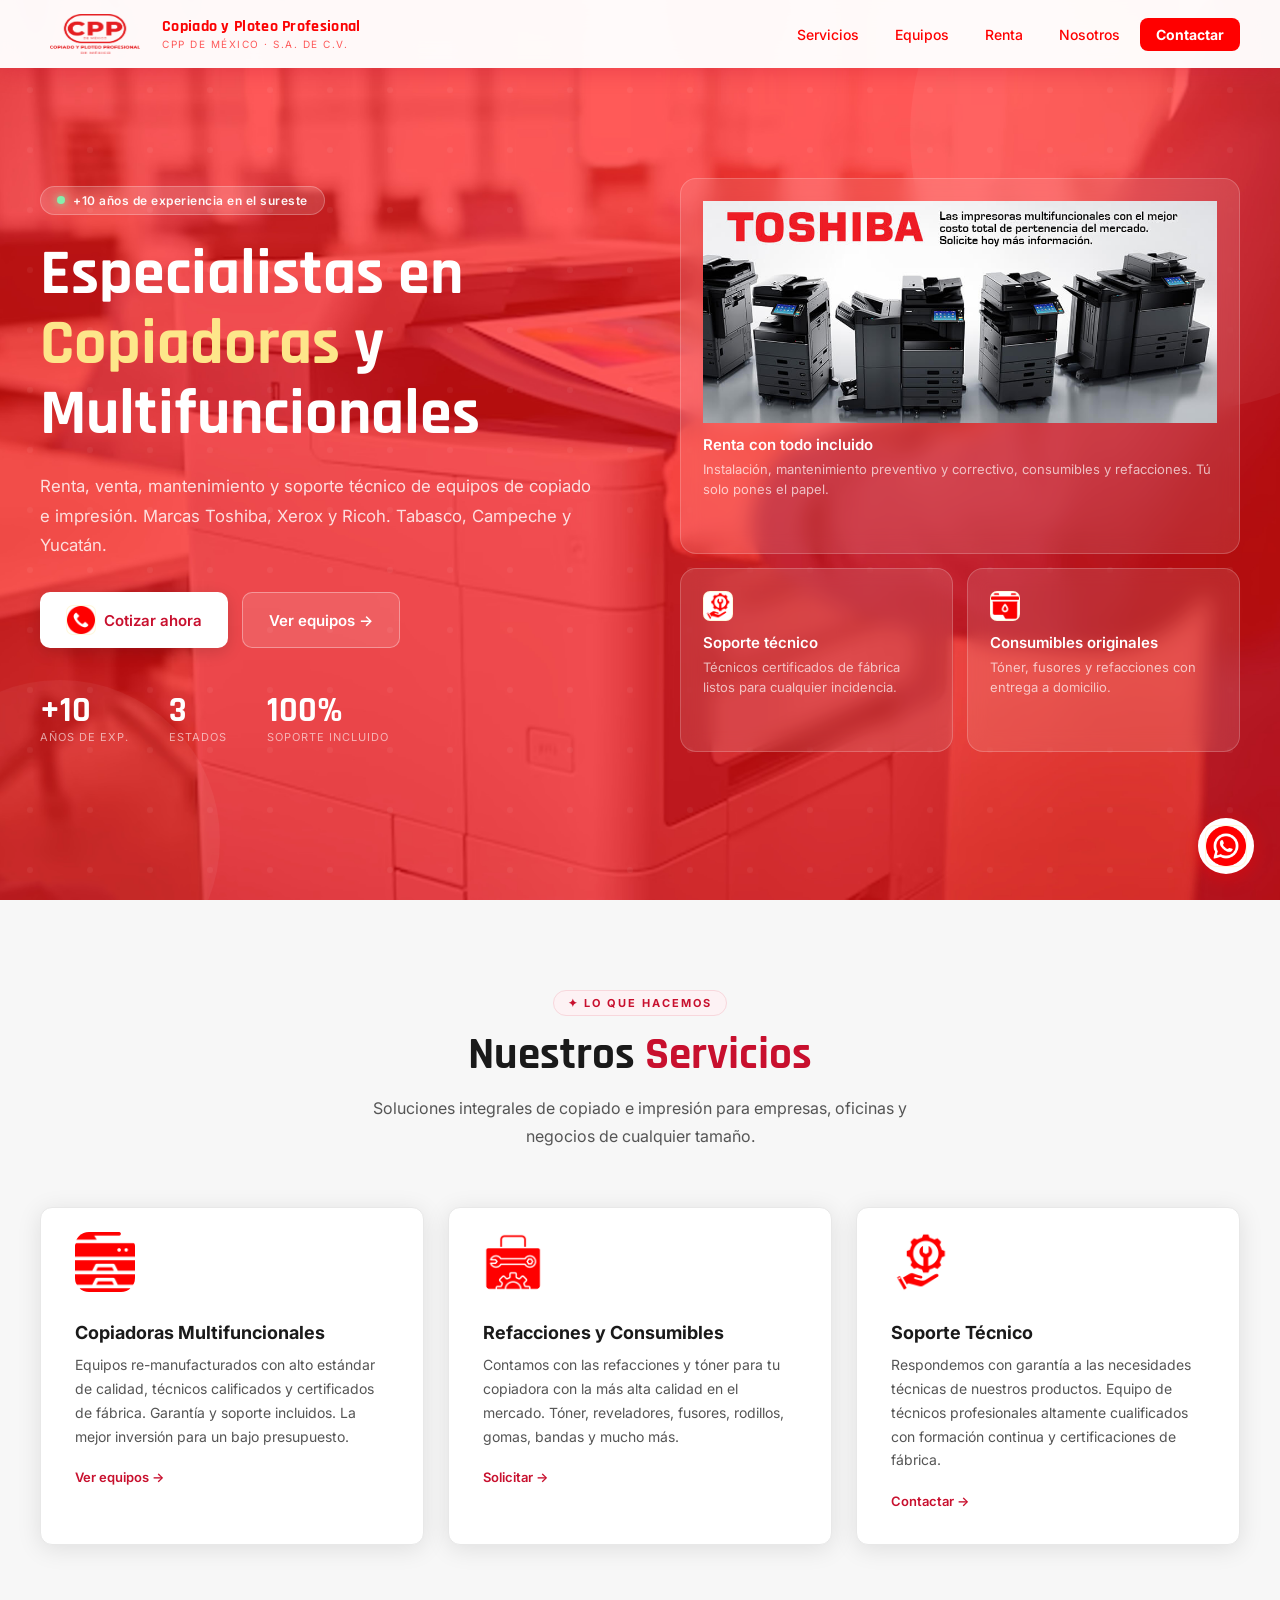
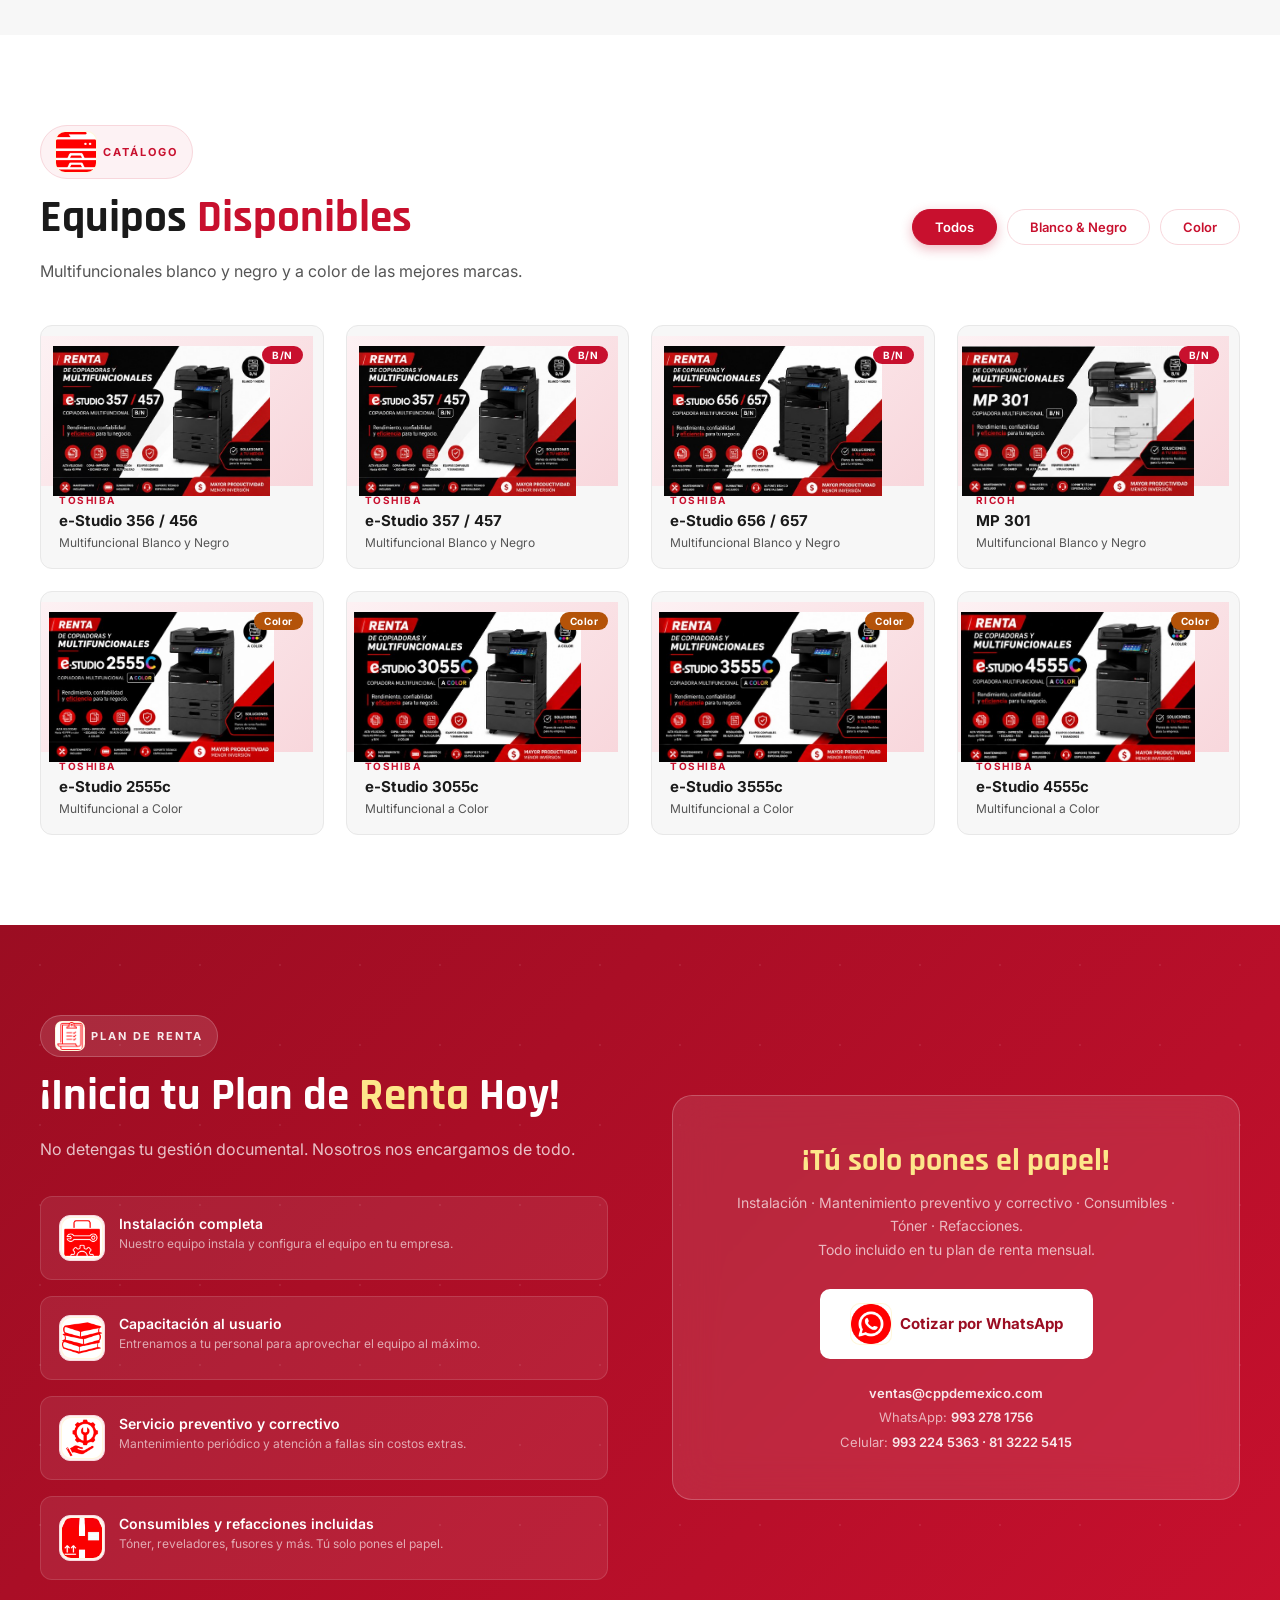
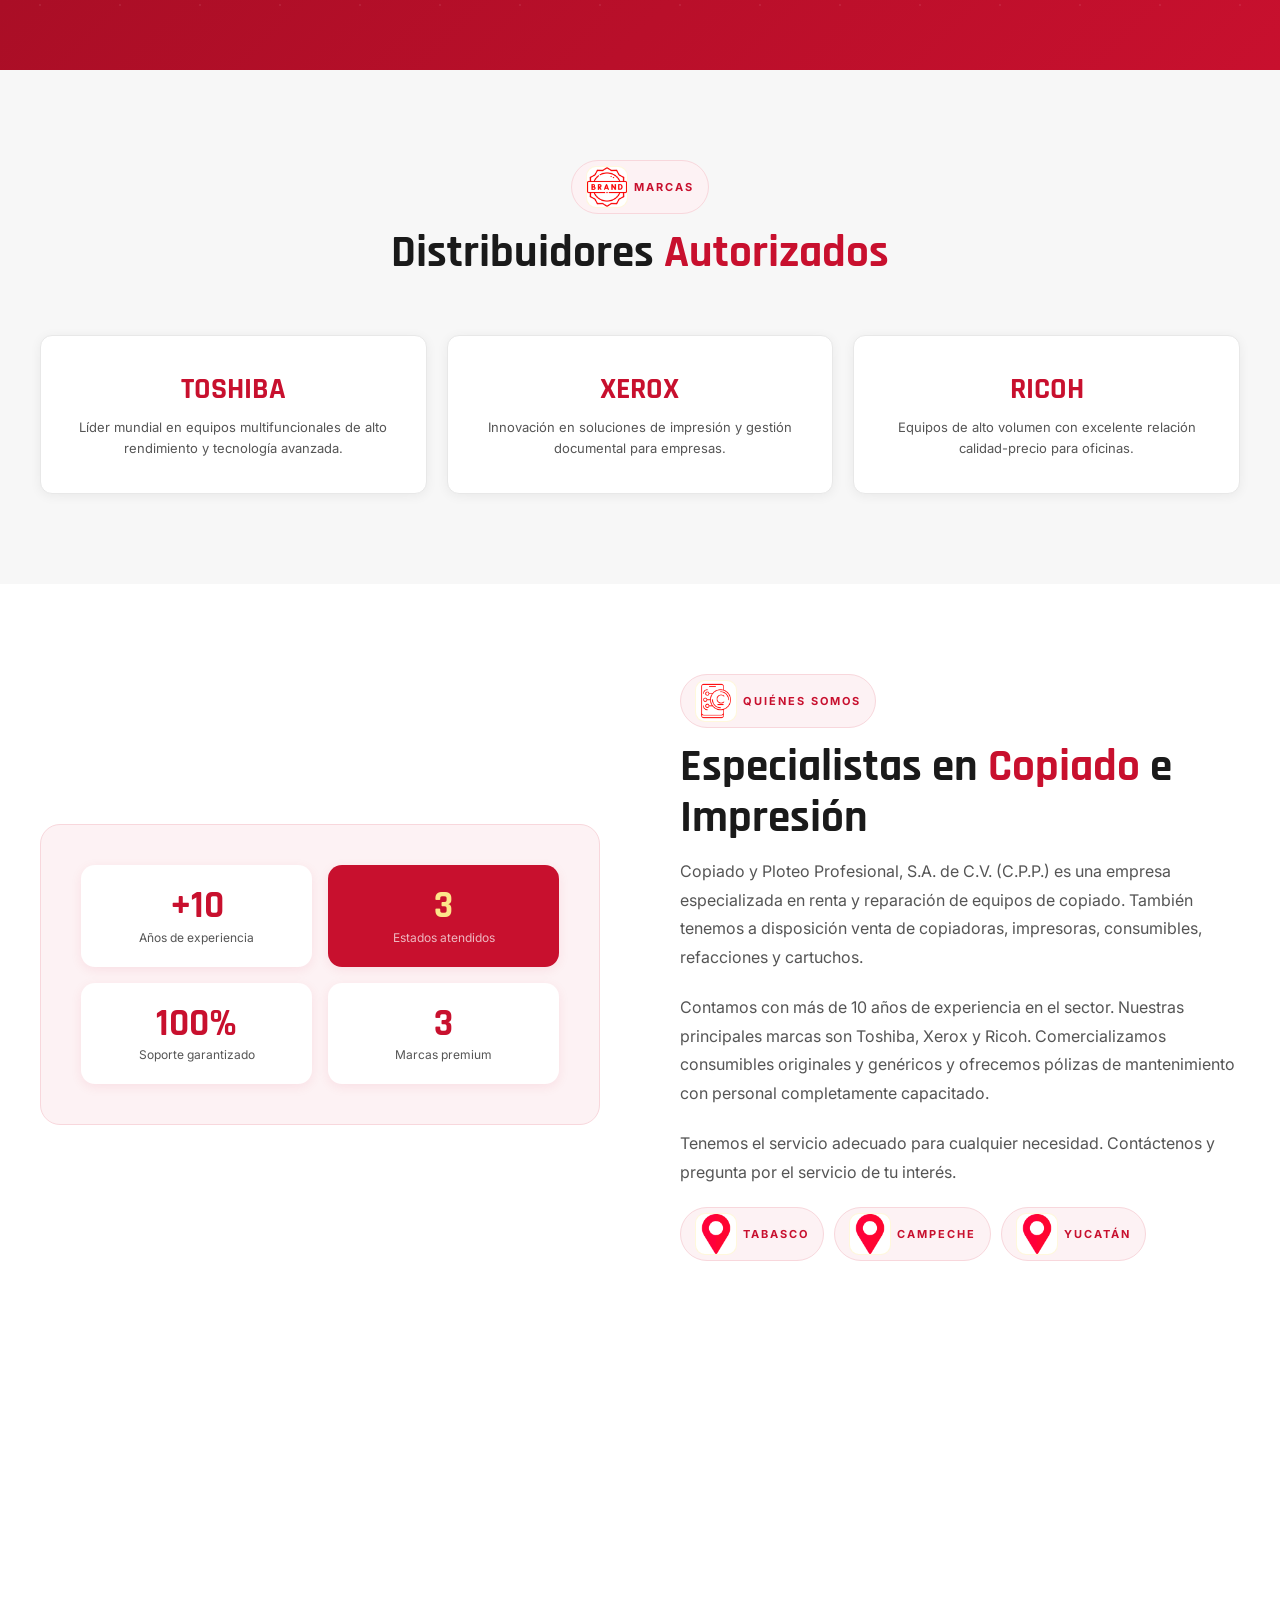
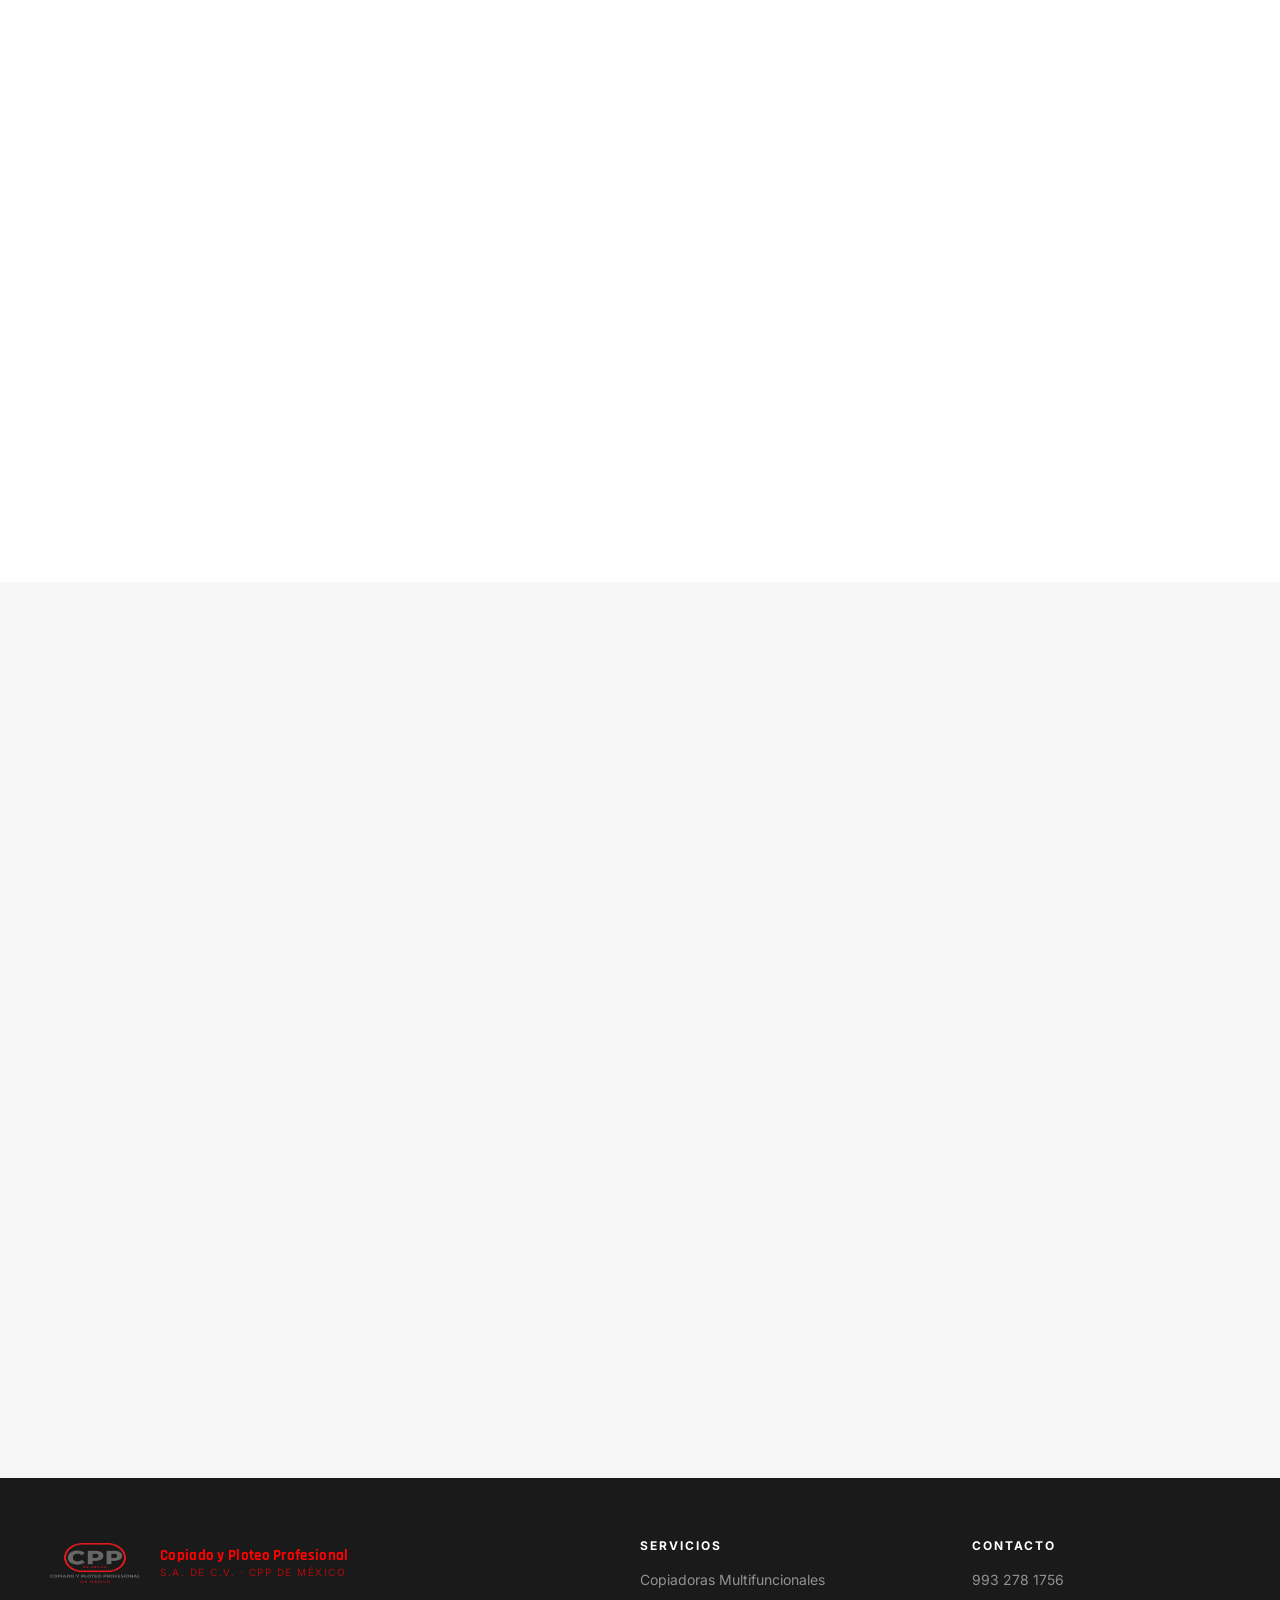
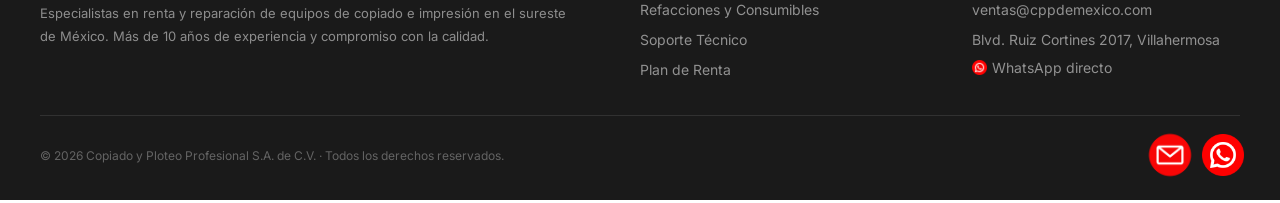
==== commit 280907e3: "Update index.html" ====
--- a/index.html
+++ b/index.html
@@ -252,7 +252,7 @@
                         <label id="mensaje" name="Mensaje" required>Mensaje o Comentarios: </label>
                     </div>
                     
-                    <button type="submit" id="btnEnviar">Enviar Formulario
+                    <button type="submit" id="btnEnviar">
                         <span>Enviar Formulario</span>                        
                     </button>
                     
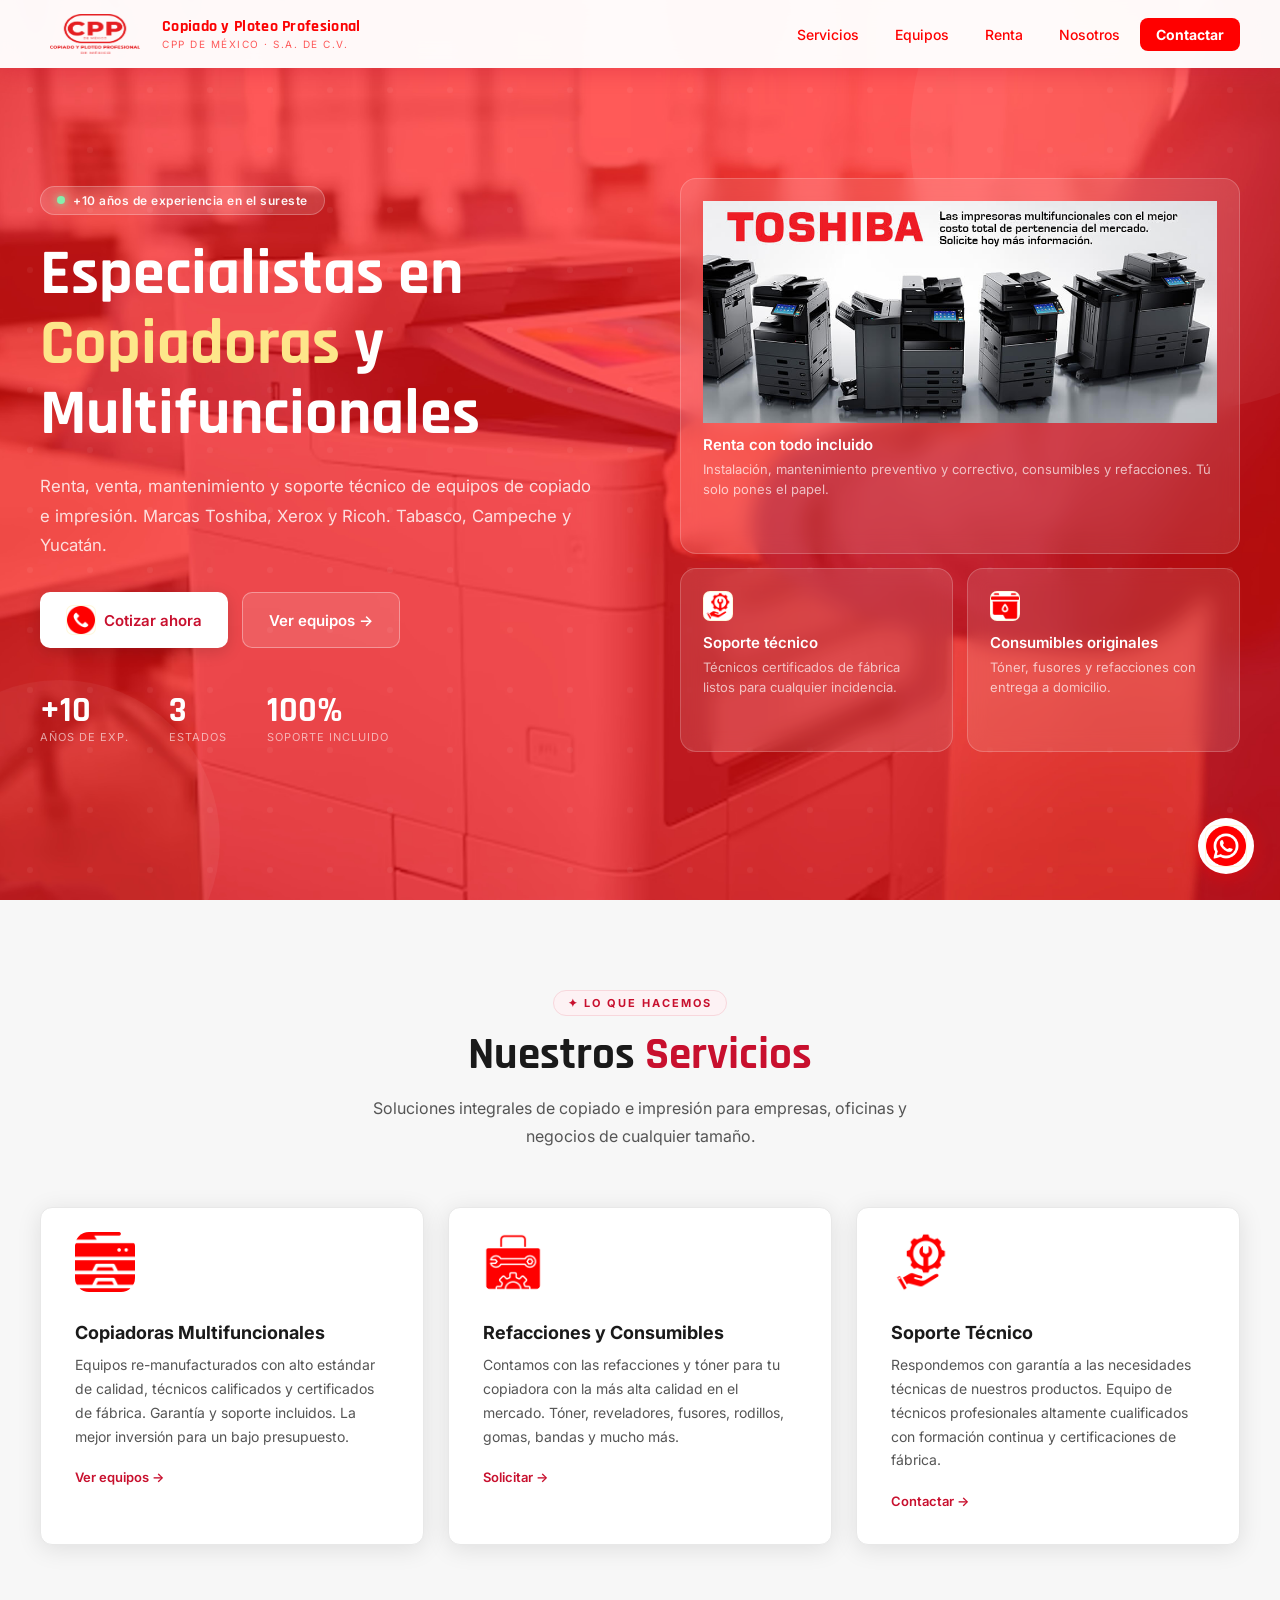
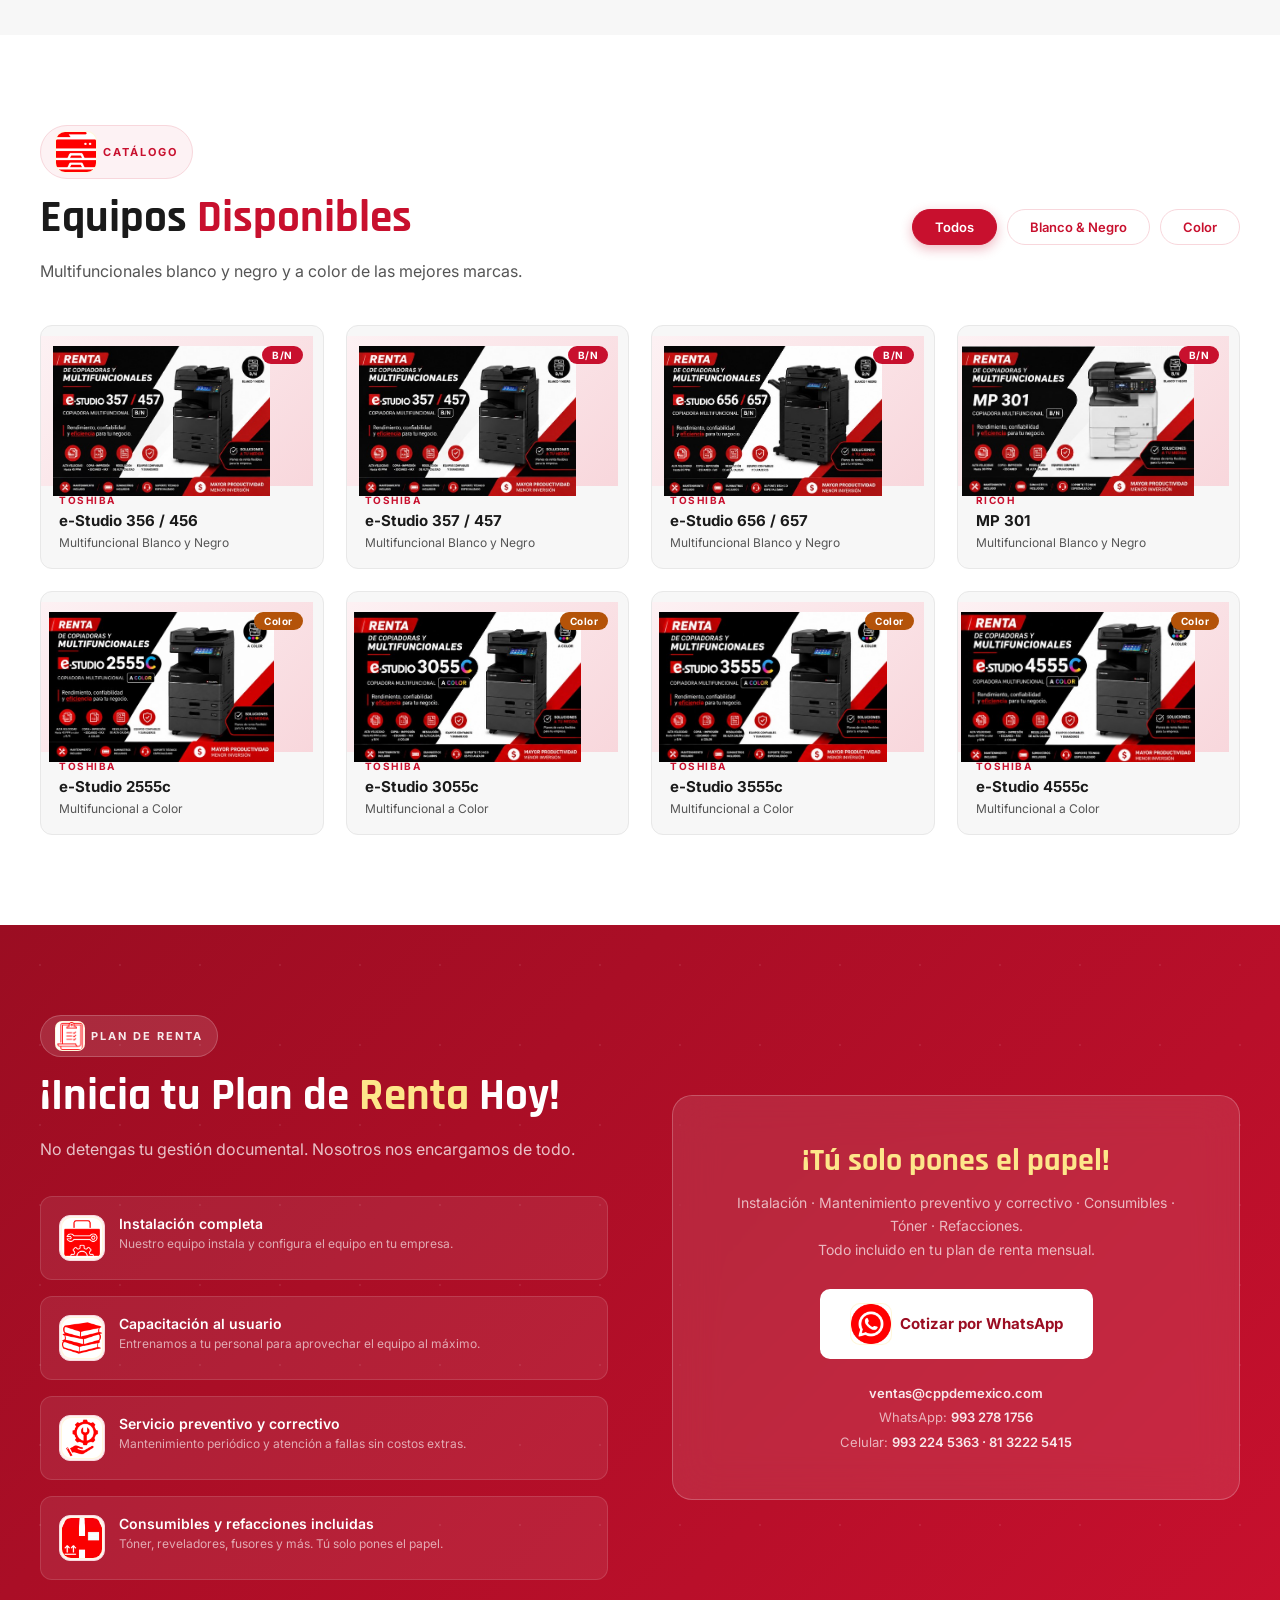
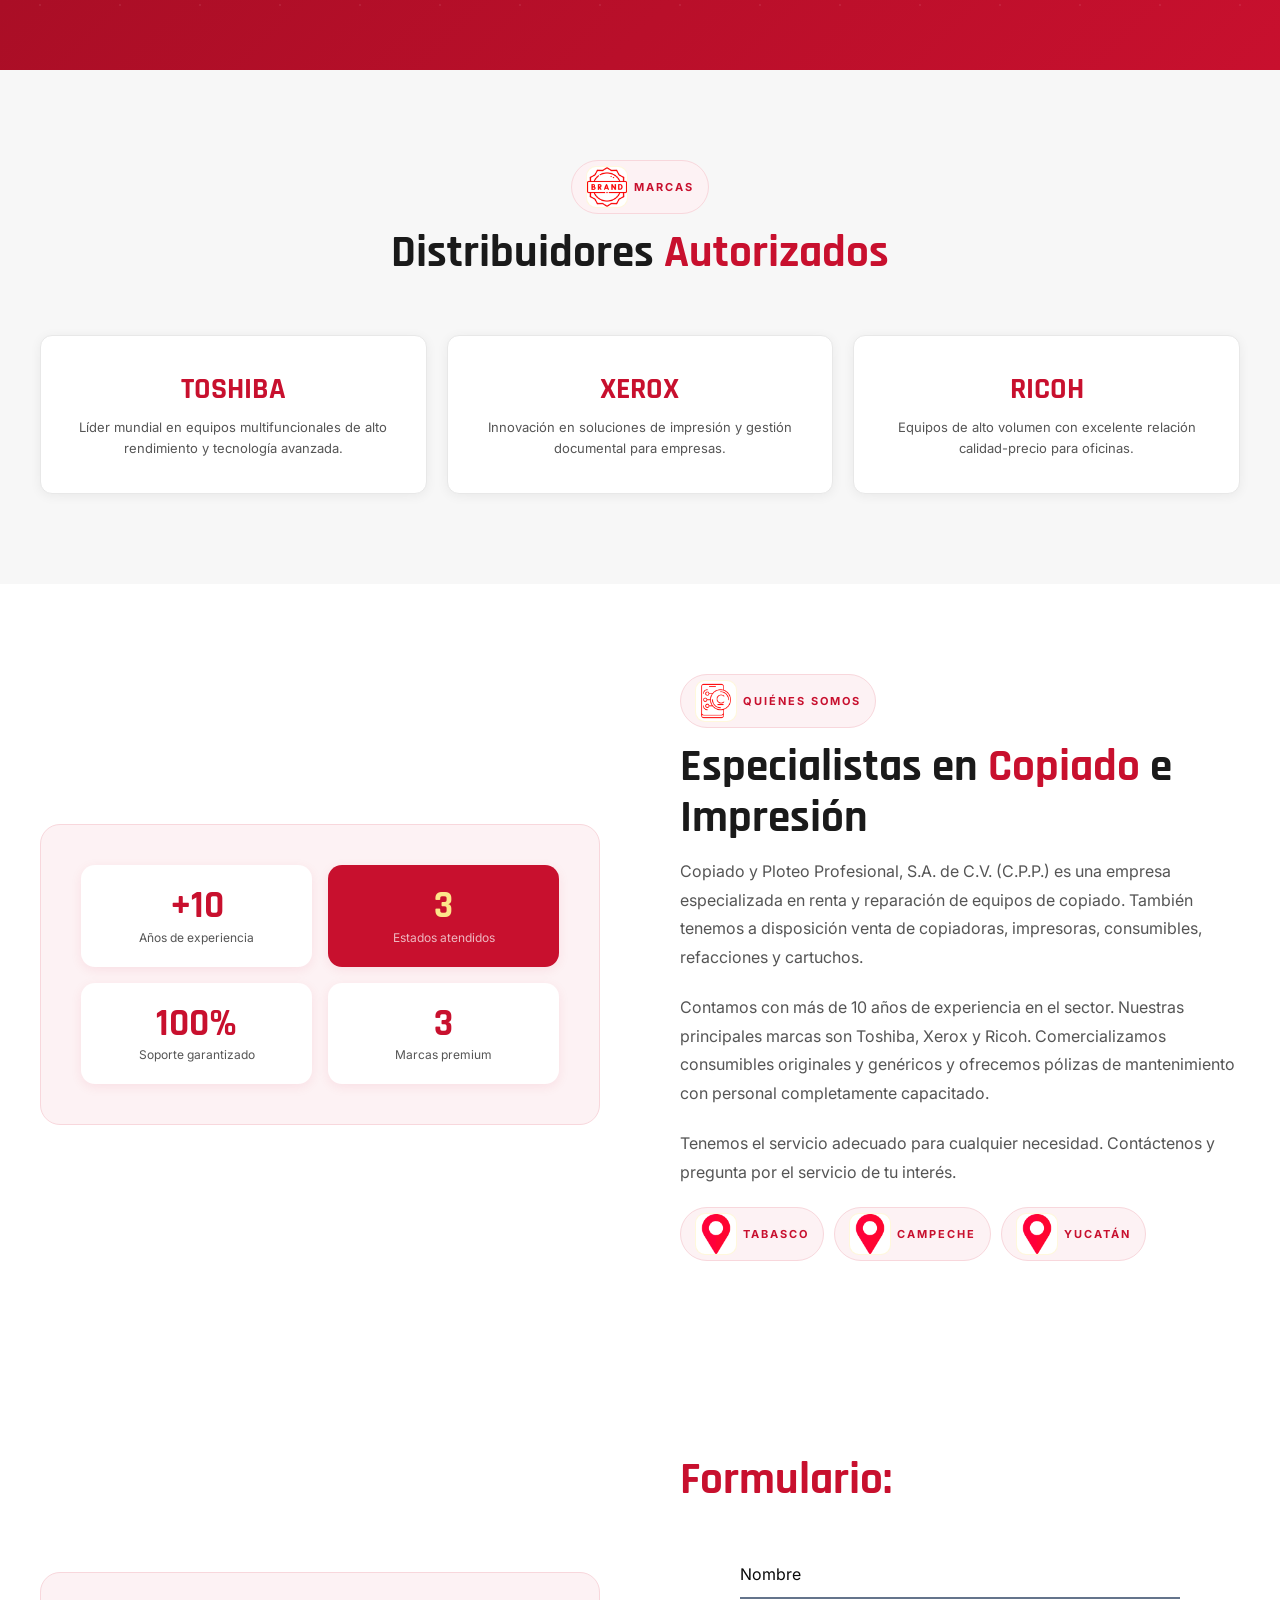
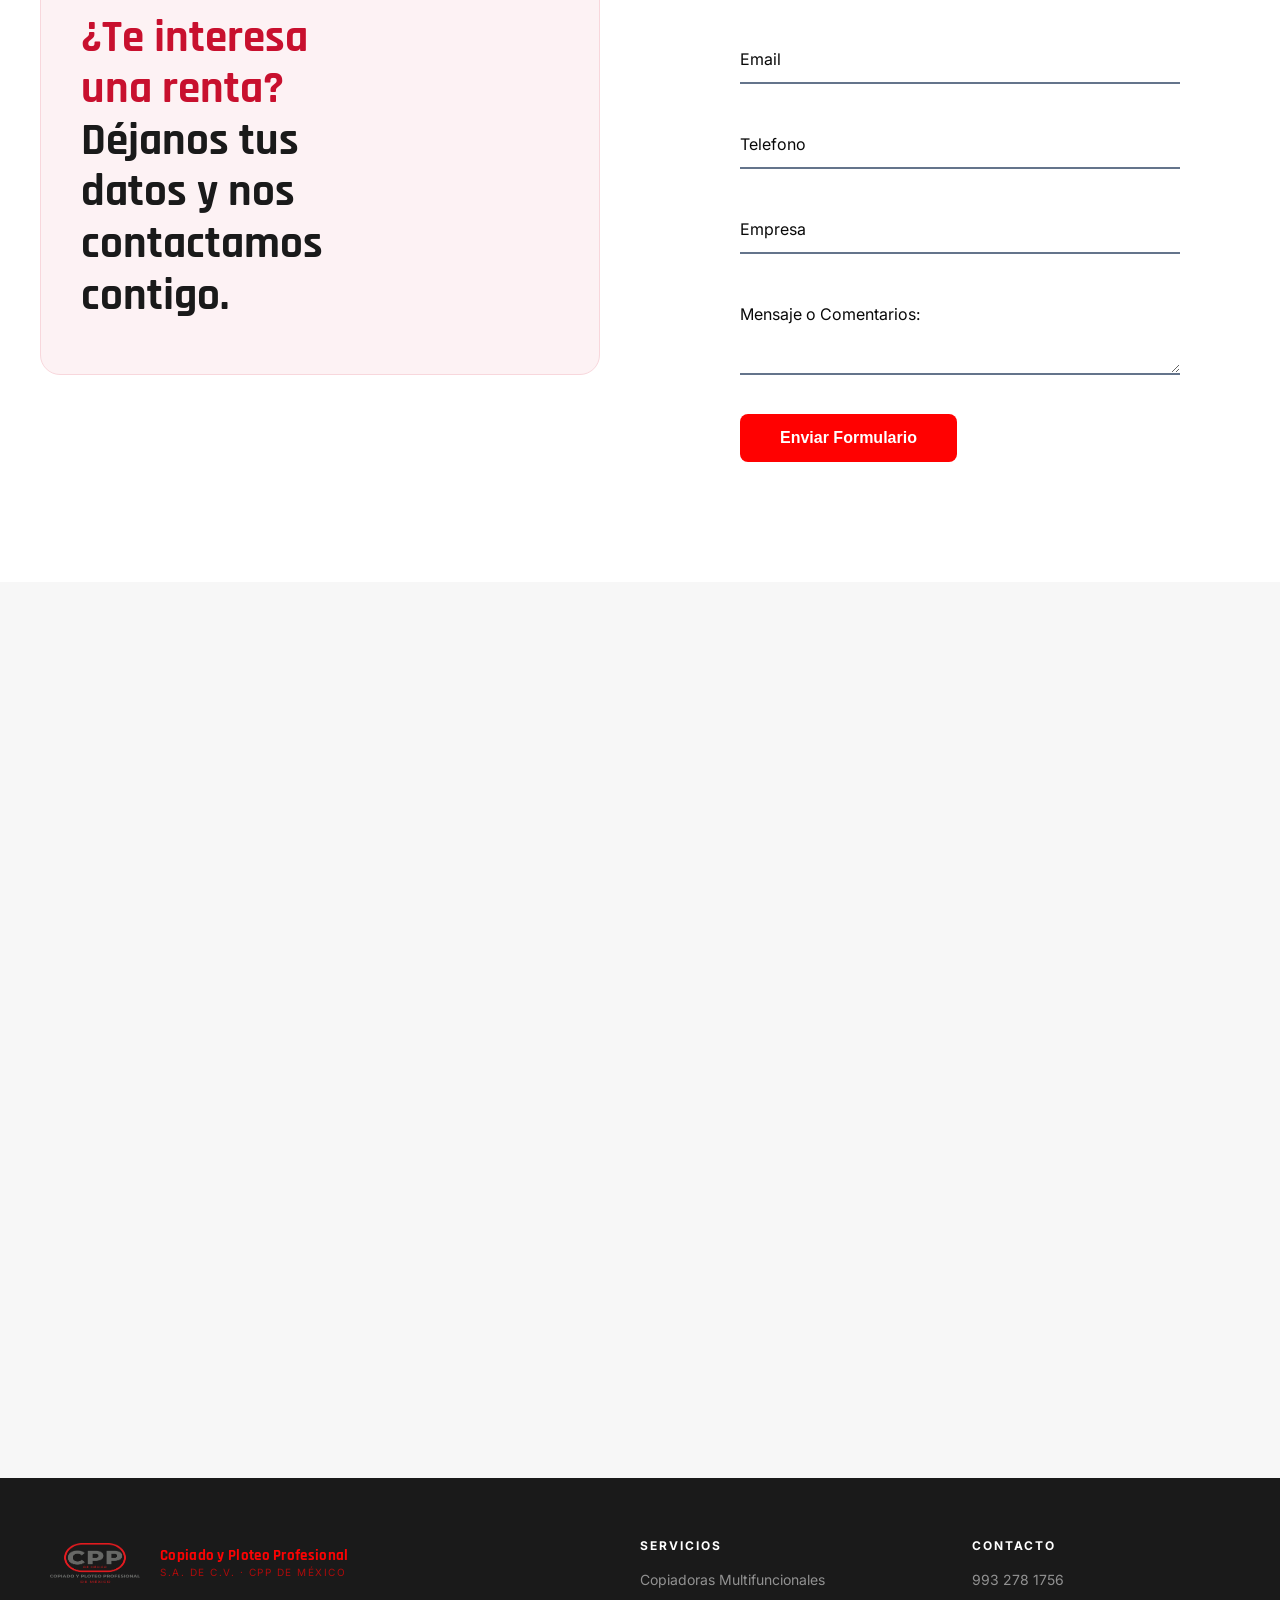
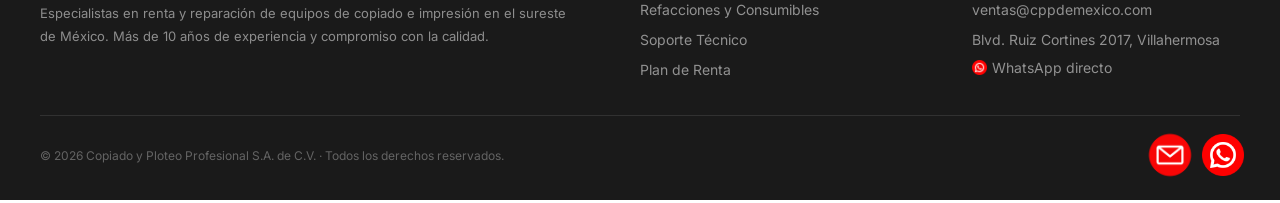
==== commit 3ae5fa93: "Update index.html" ====
--- a/index.html
+++ b/index.html
@@ -216,16 +216,14 @@
 
       <div class="nos-nums rv">      
         <h2 class="s-titulo" style="display: block;"><em>¿Te interesa una renta? </em>Déjanos tus datos y nos contactamos contigo.</h2>      
-      </div>
-   
-<!-- formulario -->        
+      </div>     
     
       <div class="nos-texto rv d2">
         <div class="">     
            <h2 class="s-titulo" style="display: block;"><em>Formulario: </em></h2>      
         </div>
 
-           <form class="interactive-form" id="form-control" action="https://script.google.com/macros/s/AKfycby61R19tByKcYtbXR9P8i2zcy5f6cdJWOABvQcTkW4QlRTO98lby9TgKy_hrt44NsNtWg/exec" name="cpp" method="POST" accept-charset="utf-8">
+           <form class="interactive-form" id="formularioGoogle" action="https://script.google.com/macros/s/AKfycby61R19tByKcYtbXR9P8i2zcy5f6cdJWOABvQcTkW4QlRTO98lby9TgKy_hrt44NsNtWg/exec" name="cpp" method="POST" accept-charset="utf-8">
                 
                     <div class="form-group">
                         <input type="text" id="nombre" name="Nombre" class="interactive-name" data-type="input-textbox" placeholder=" " required>
@@ -248,8 +246,8 @@
                     </div>
                     
                     <div class="form-group">
-                        <textarea for="interactive-message"  rows="3" placeholder=" "required></textarea>
-                        <label id="mensaje" name="Mensaje" required>Mensaje o Comentarios: </label>
+                        <textarea id="mensaje" name="Mensaje" for="interactive-message"  rows="3" placeholder=" "required></textarea>
+                        <label for="mensaje"   required>Mensaje o Comentarios: </label>
                     </div>
                     
                     <button type="submit" id="btnEnviar">
@@ -257,6 +255,13 @@
                     </button>
                     
                 </form>
+       <!-- MENSAJE DE ÉXITO -->
+    <div id="mensajeConfirmacion" class="alerta"></div>
+
+       <!-- NUEVO: MENSAJE OCULTO QUE APARECERÁ APARTE -->
+    <div id="mensajeOculto" class="texto-oculto">
+        Este es el mensaje oculto que querías mostrar aparte después del envío. ¡Gracias por tu confianza!
+    </div>
             
 
        <div id="mensajeConfirmacion" class="oculto">
--- a/styles.css
+++ b/styles.css
@@ -544,10 +544,15 @@
     transition: all 0.3s ease;
 }
 
-button:disabled { background-color: #a5d6a7; cursor: not-allowed; }
-
-.alerta { display: none; padding: 10px; margin-top: 15px; border-radius: 4px; text-align: center; }
-
+.button:disabled { background-color: #18a01ea6; cursor: not-allowed; }
+
+ /* Estilos de alertas y mensajes */
+        .alerta { display: none; padding: 10px; margin-top: 15px; border-radius: 4px; text-align: center; }
+        .exito { display: block; background-color: #d4edda; color: #155724; }
+        
+        /* Estilo para el nuevo mensaje secreto u oculto */
+        .texto-oculto { display: none; margin-top: 15px; padding: 10px; background-color: #e2e3e5; color: #383d41; border-radius: 4px; font-style: italic; text-align: center; }
+        .mostrar { display: block; }
 
 .interactive-form button:hover {
     background: #ff0101;
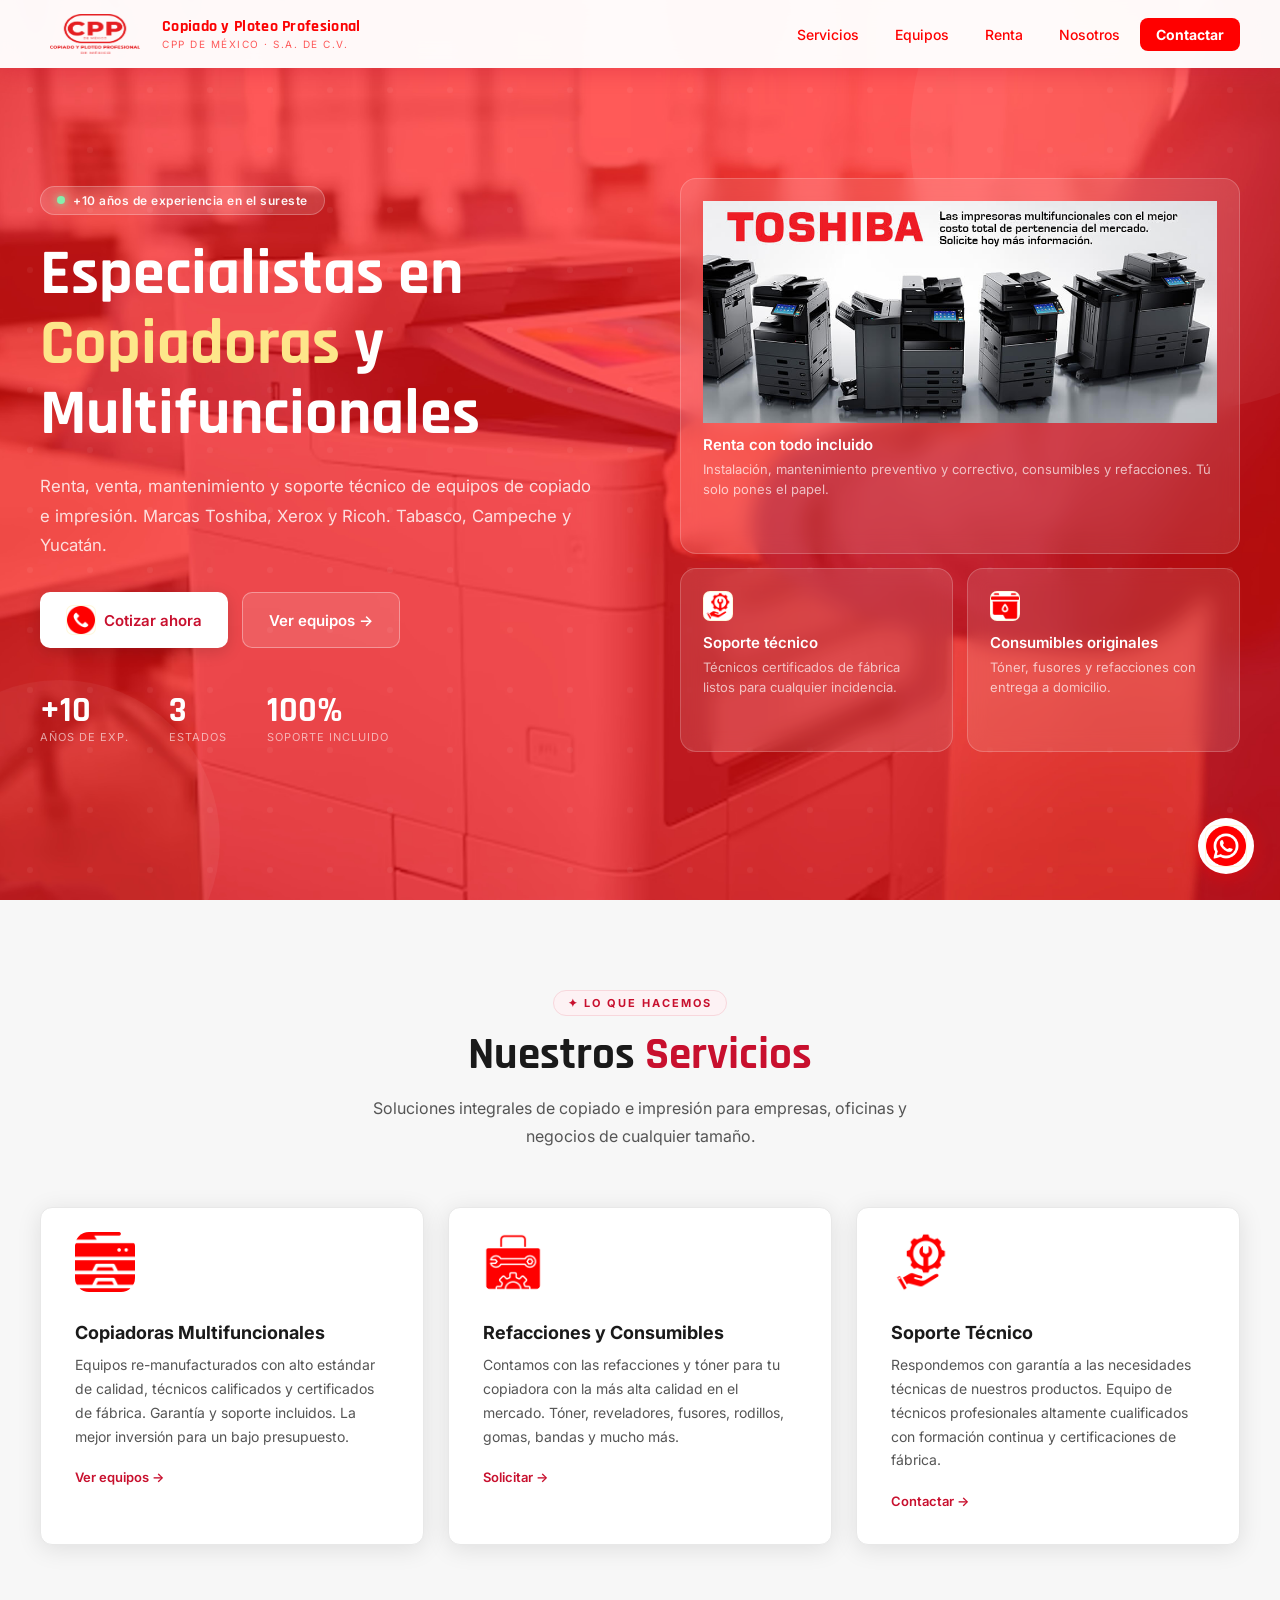
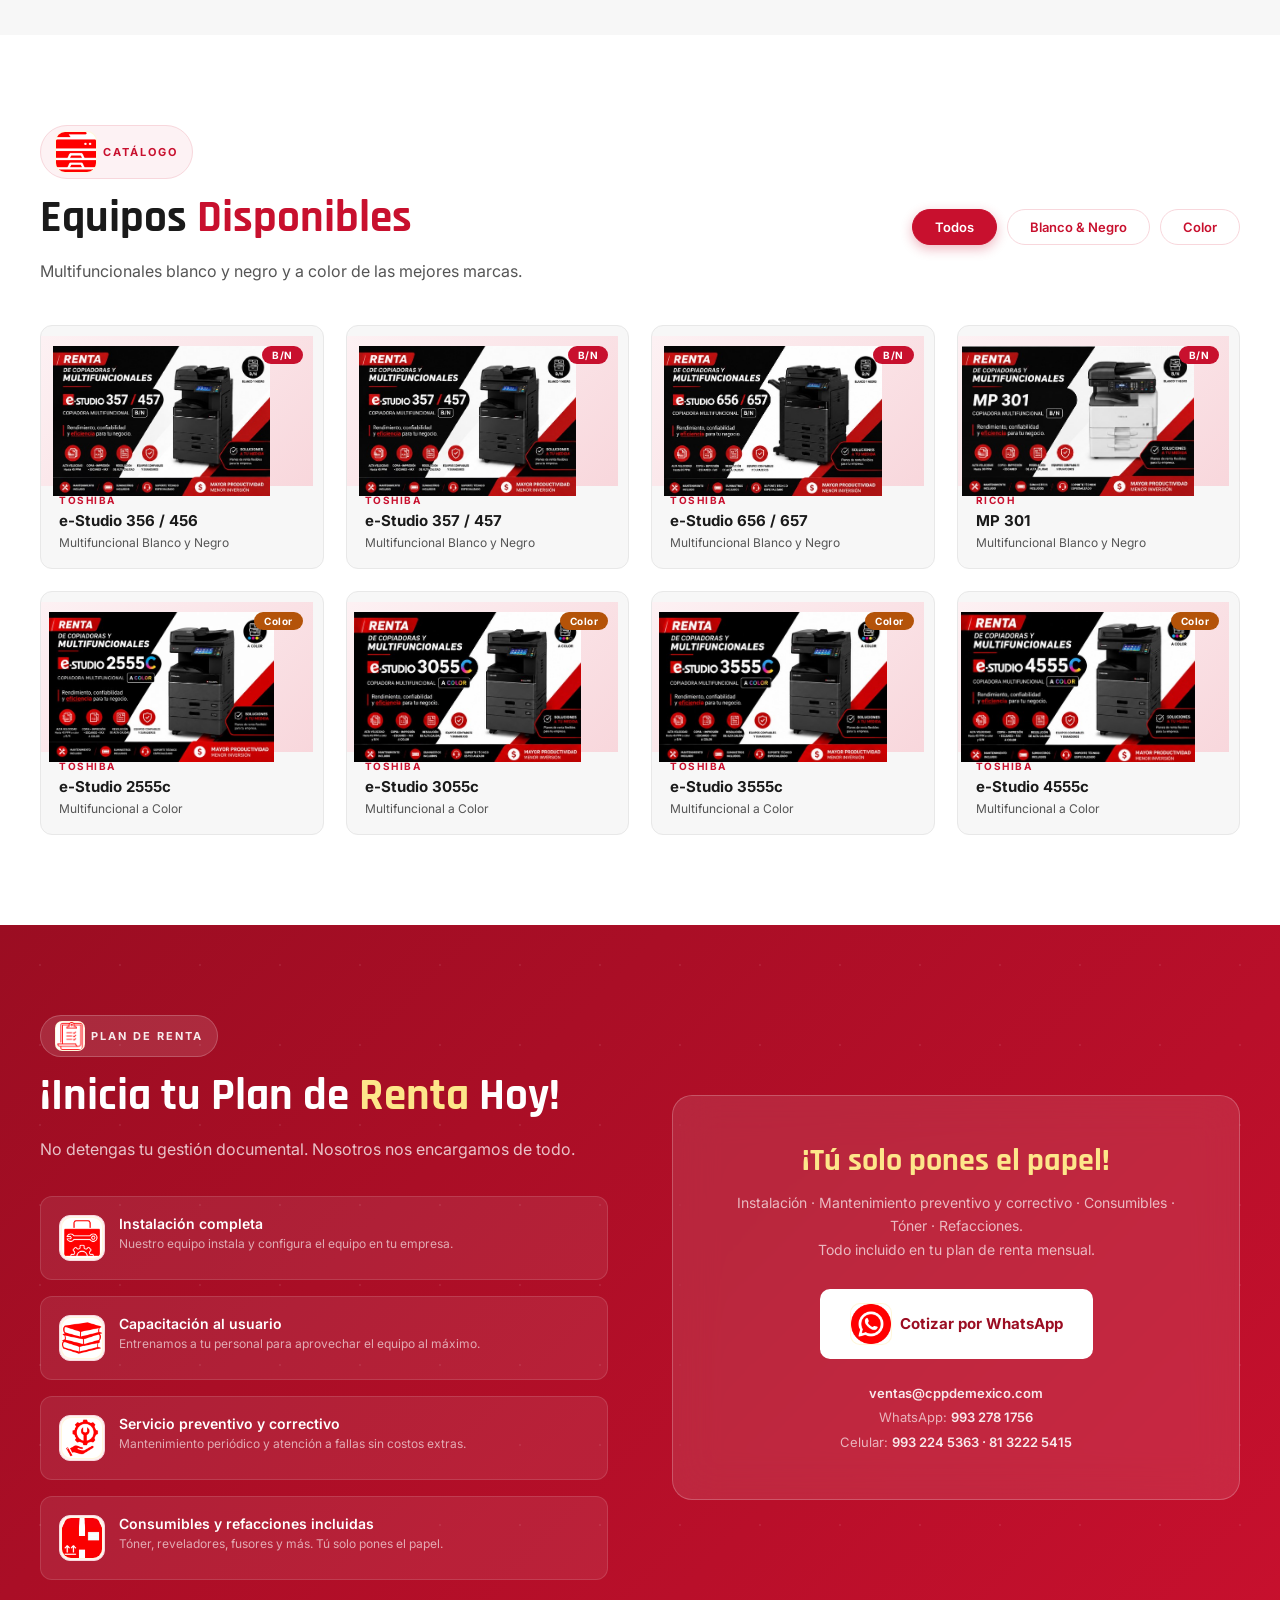
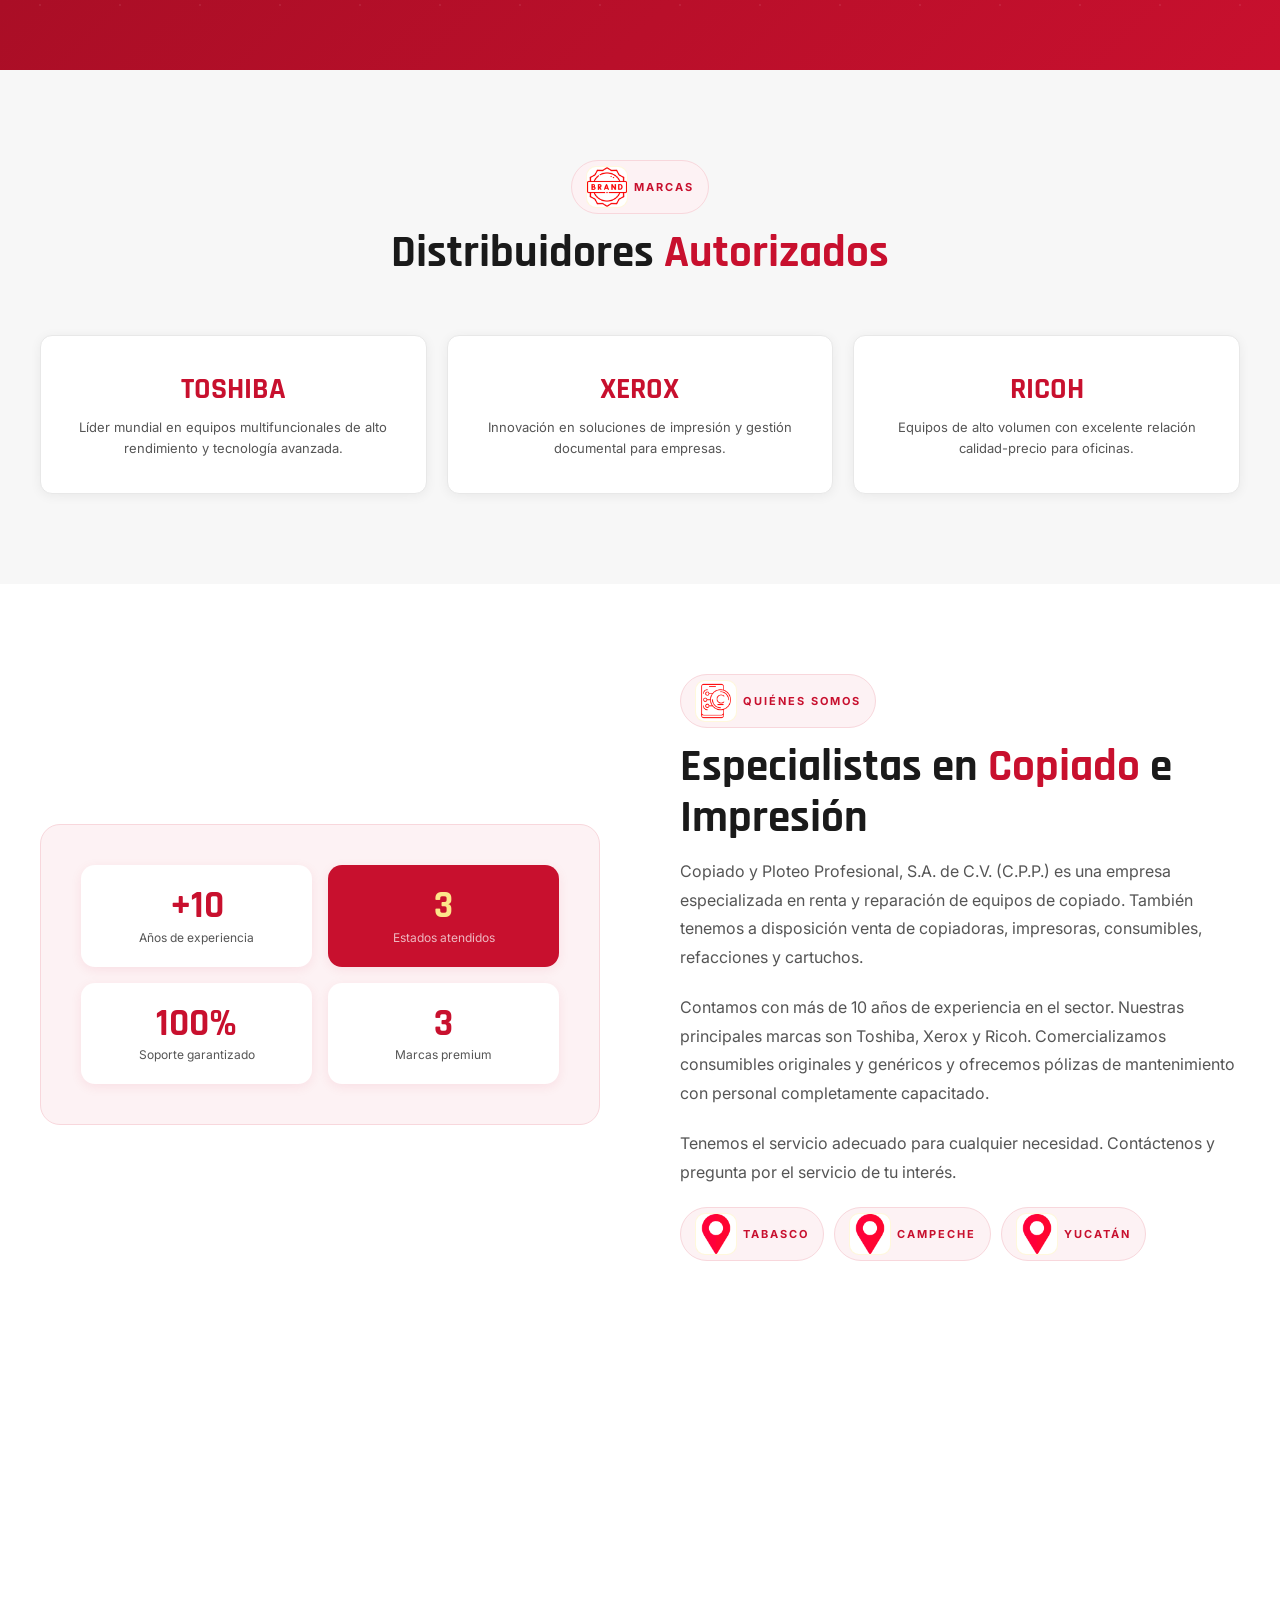
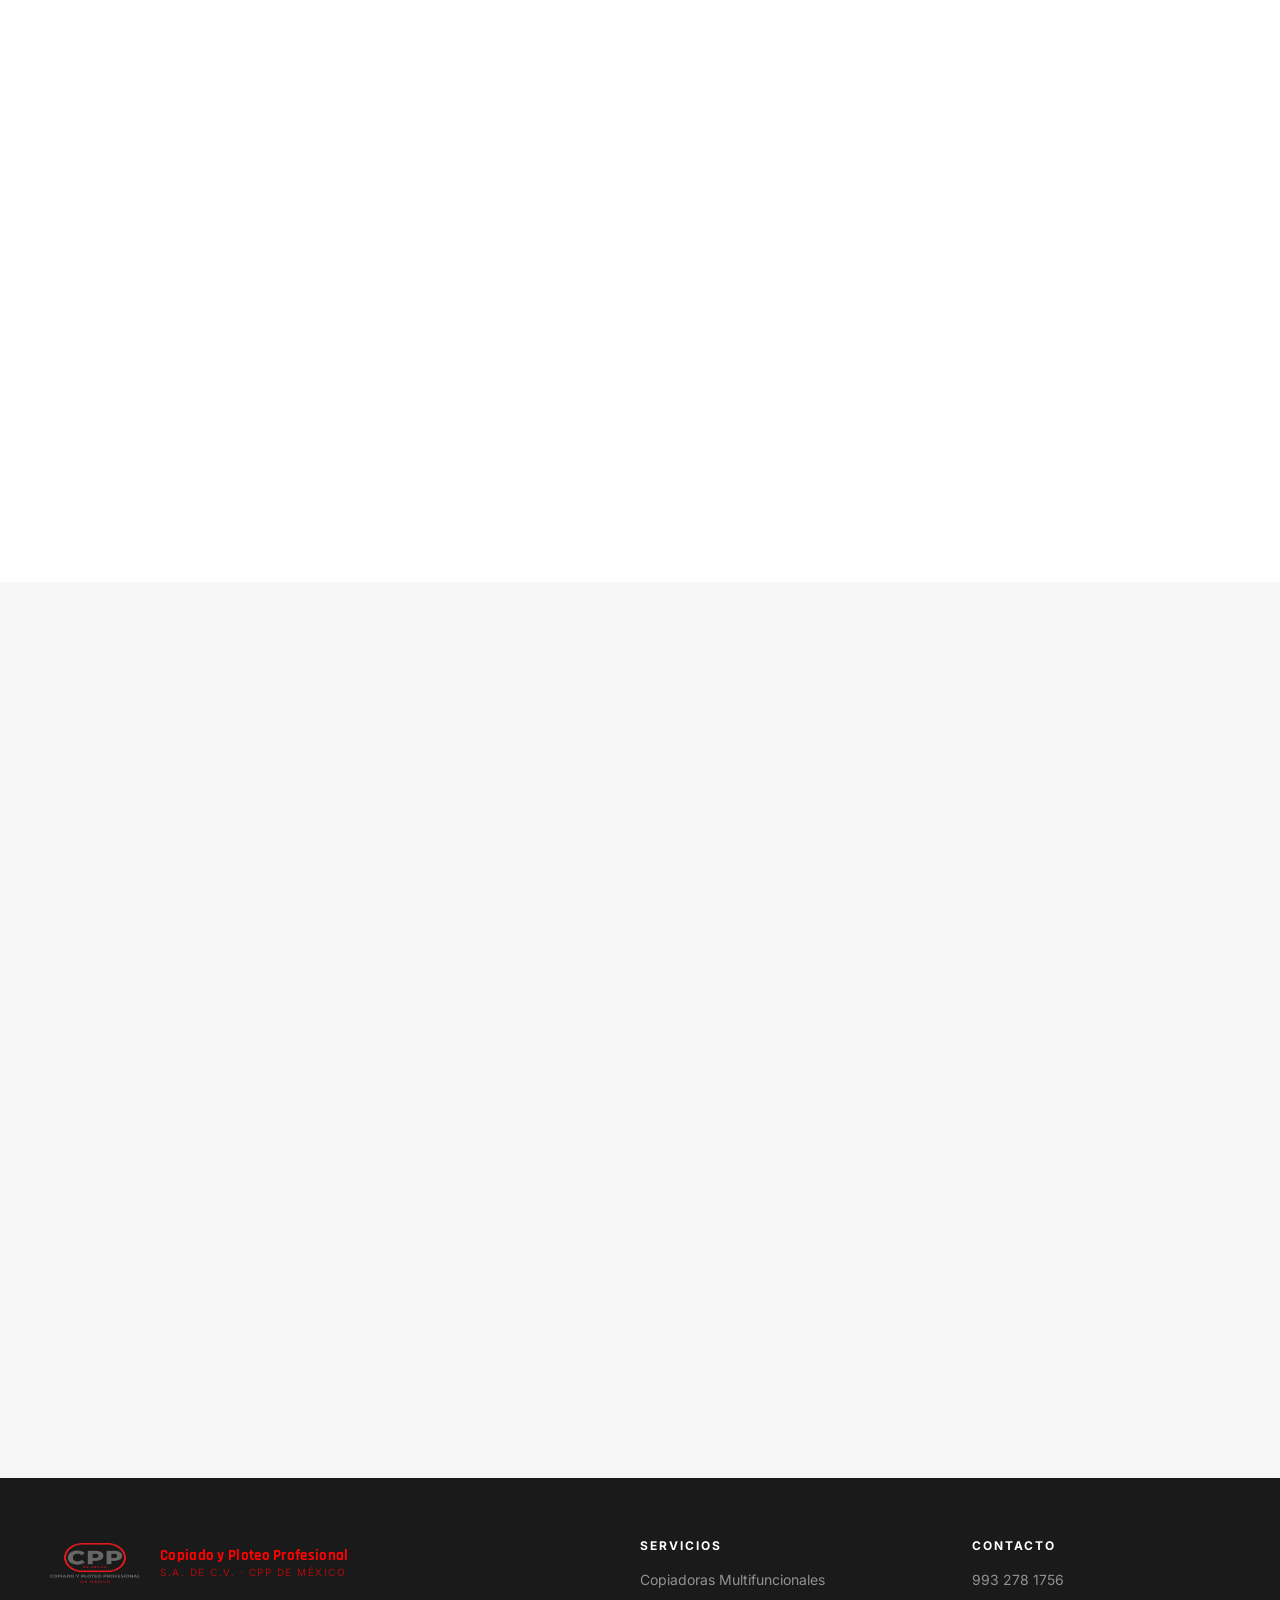
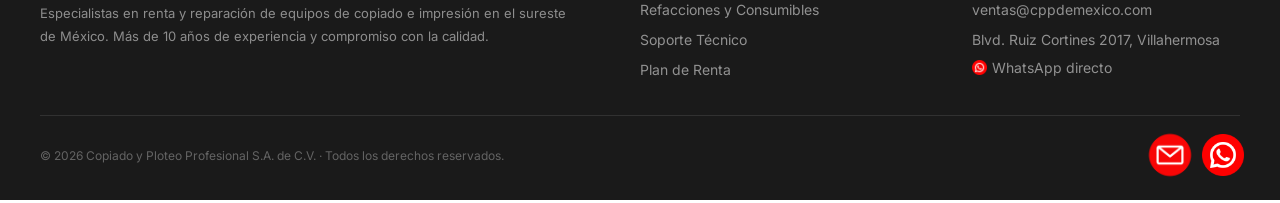
==== commit b3c348da: "Update index.html" ====
--- a/index.html
+++ b/index.html
@@ -260,13 +260,11 @@
 
        <!-- NUEVO: MENSAJE OCULTO QUE APARECERÁ APARTE -->
     <div id="mensajeOculto" class="texto-oculto">
-        Este es el mensaje oculto que querías mostrar aparte después del envío. ¡Gracias por tu confianza!
+        En breve un asesor se pondra en contacto para con usted, gracias!
     </div>
             
 
-       <div id="mensajeConfirmacion" class="oculto">
-        ✅ Tus datos se enviaron correctamente. En el transcurso del día nos comunicaremos contigo.
-       </div>
+     
       
       </div>
     </div>
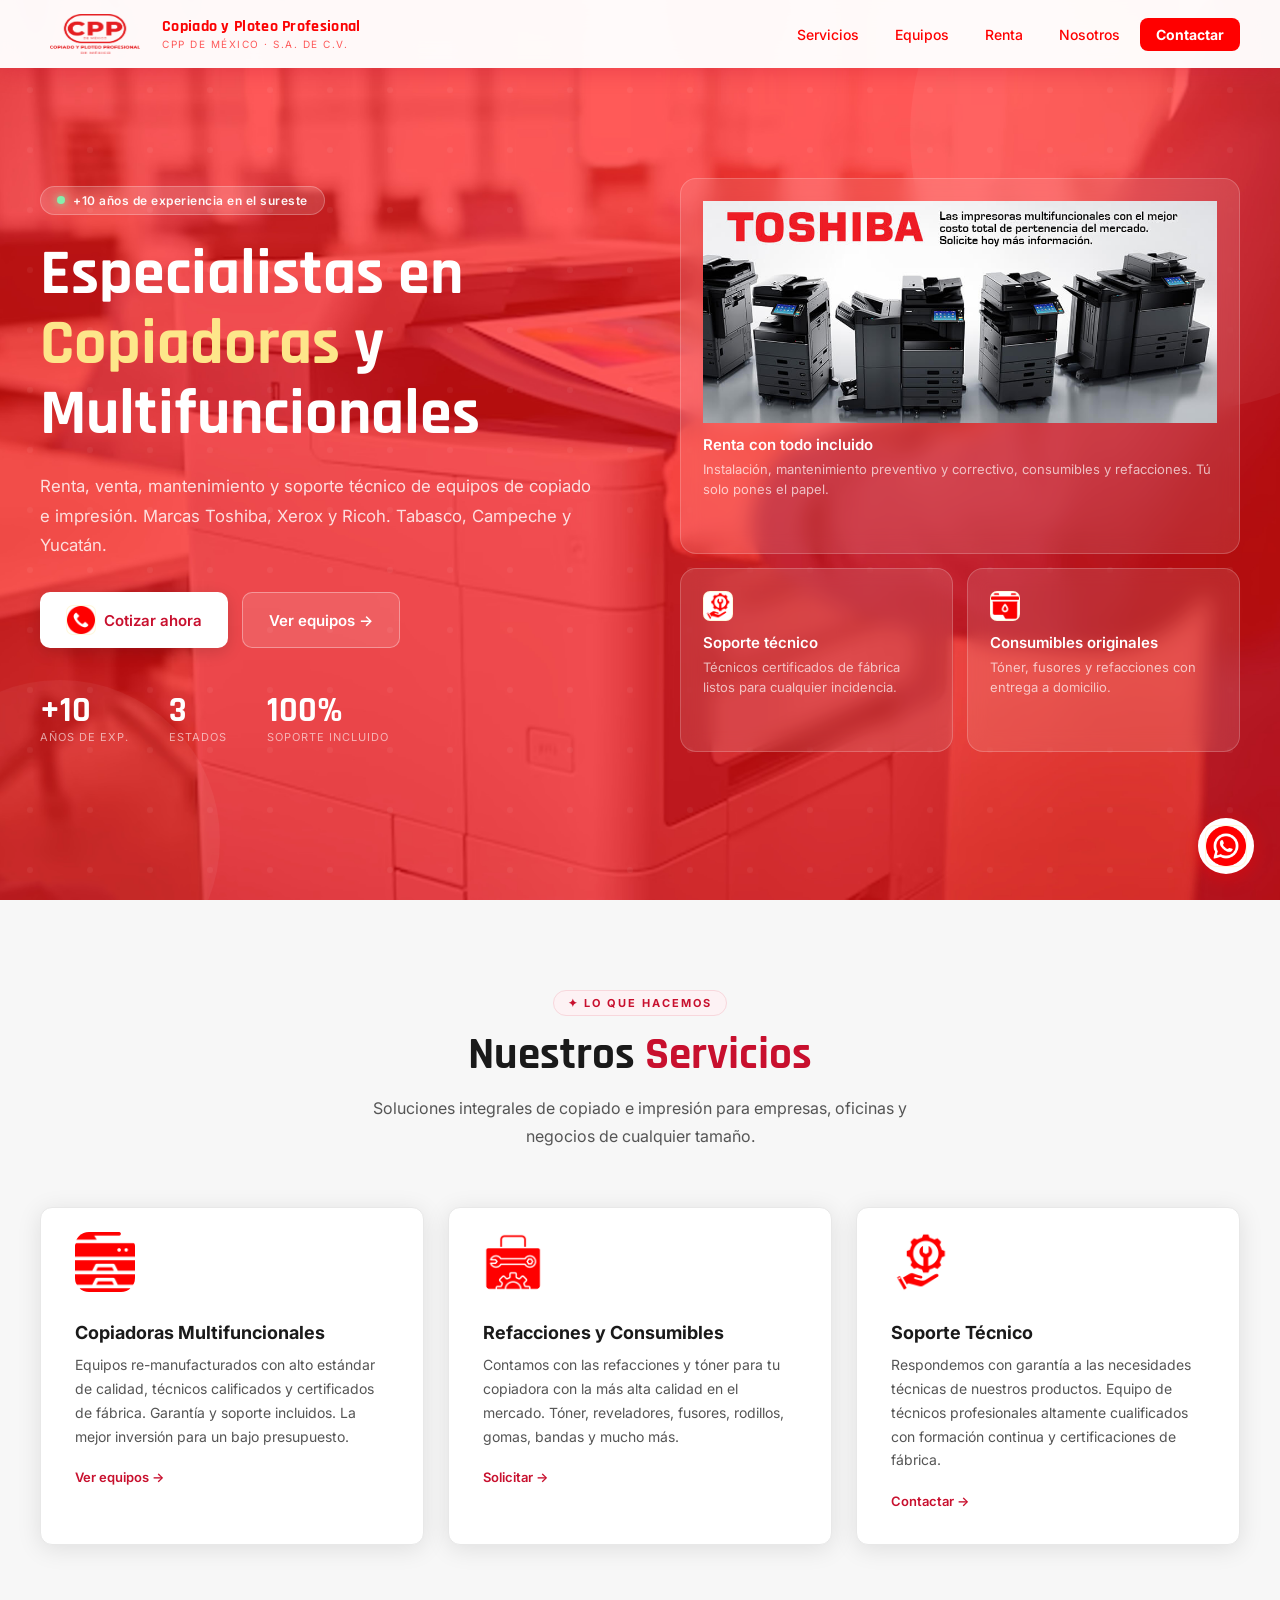
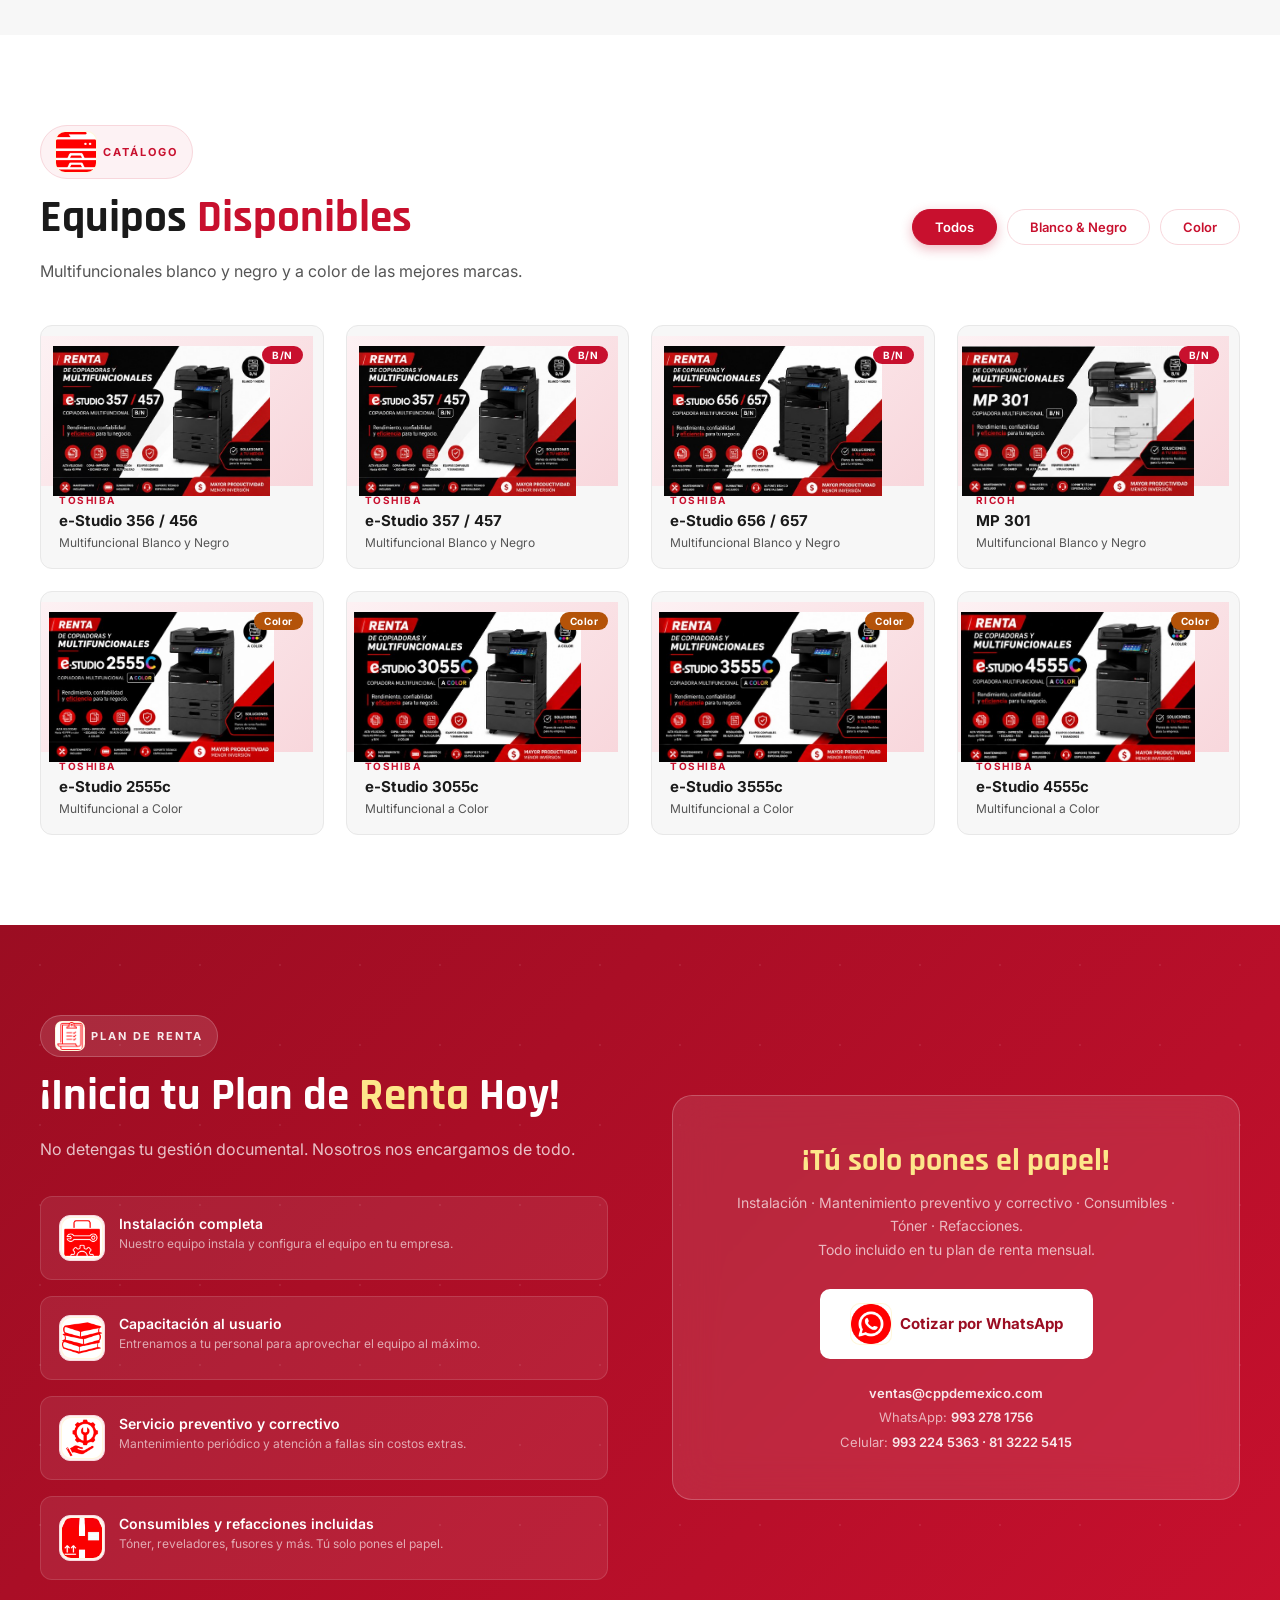
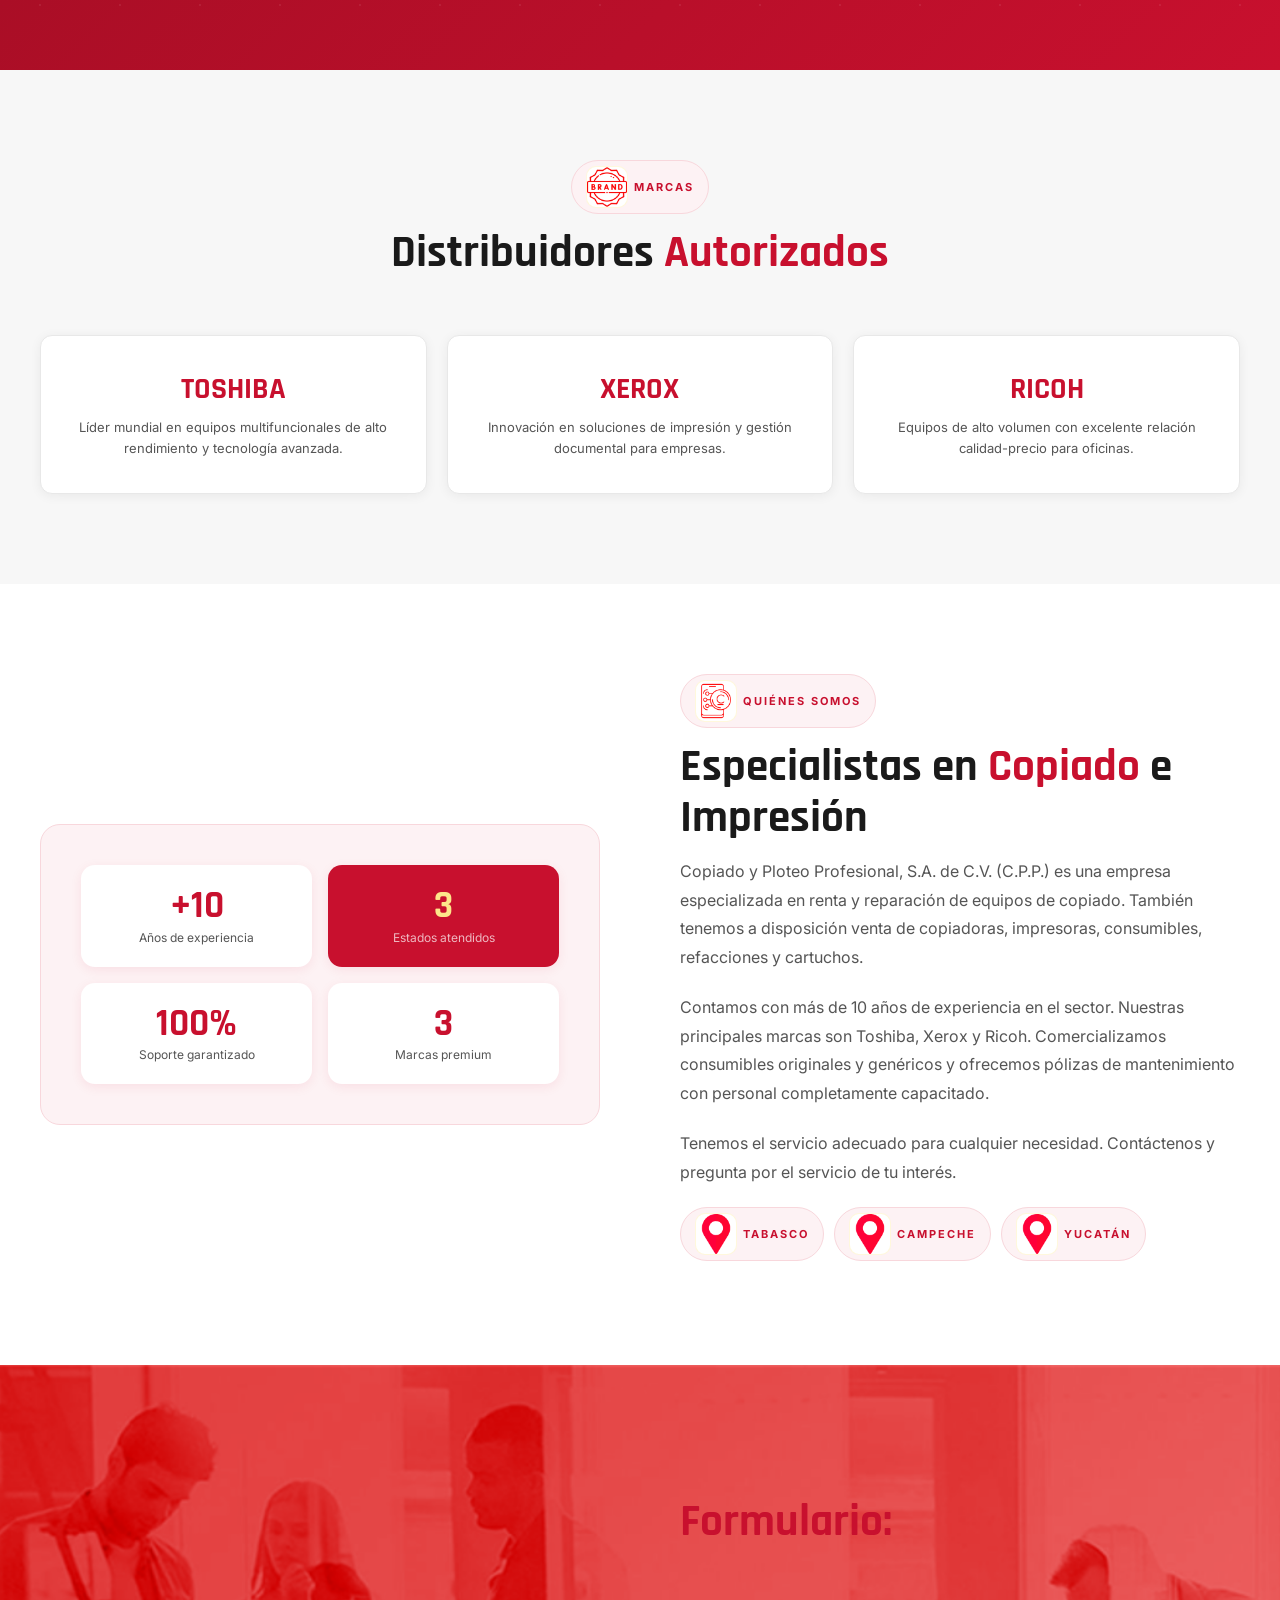
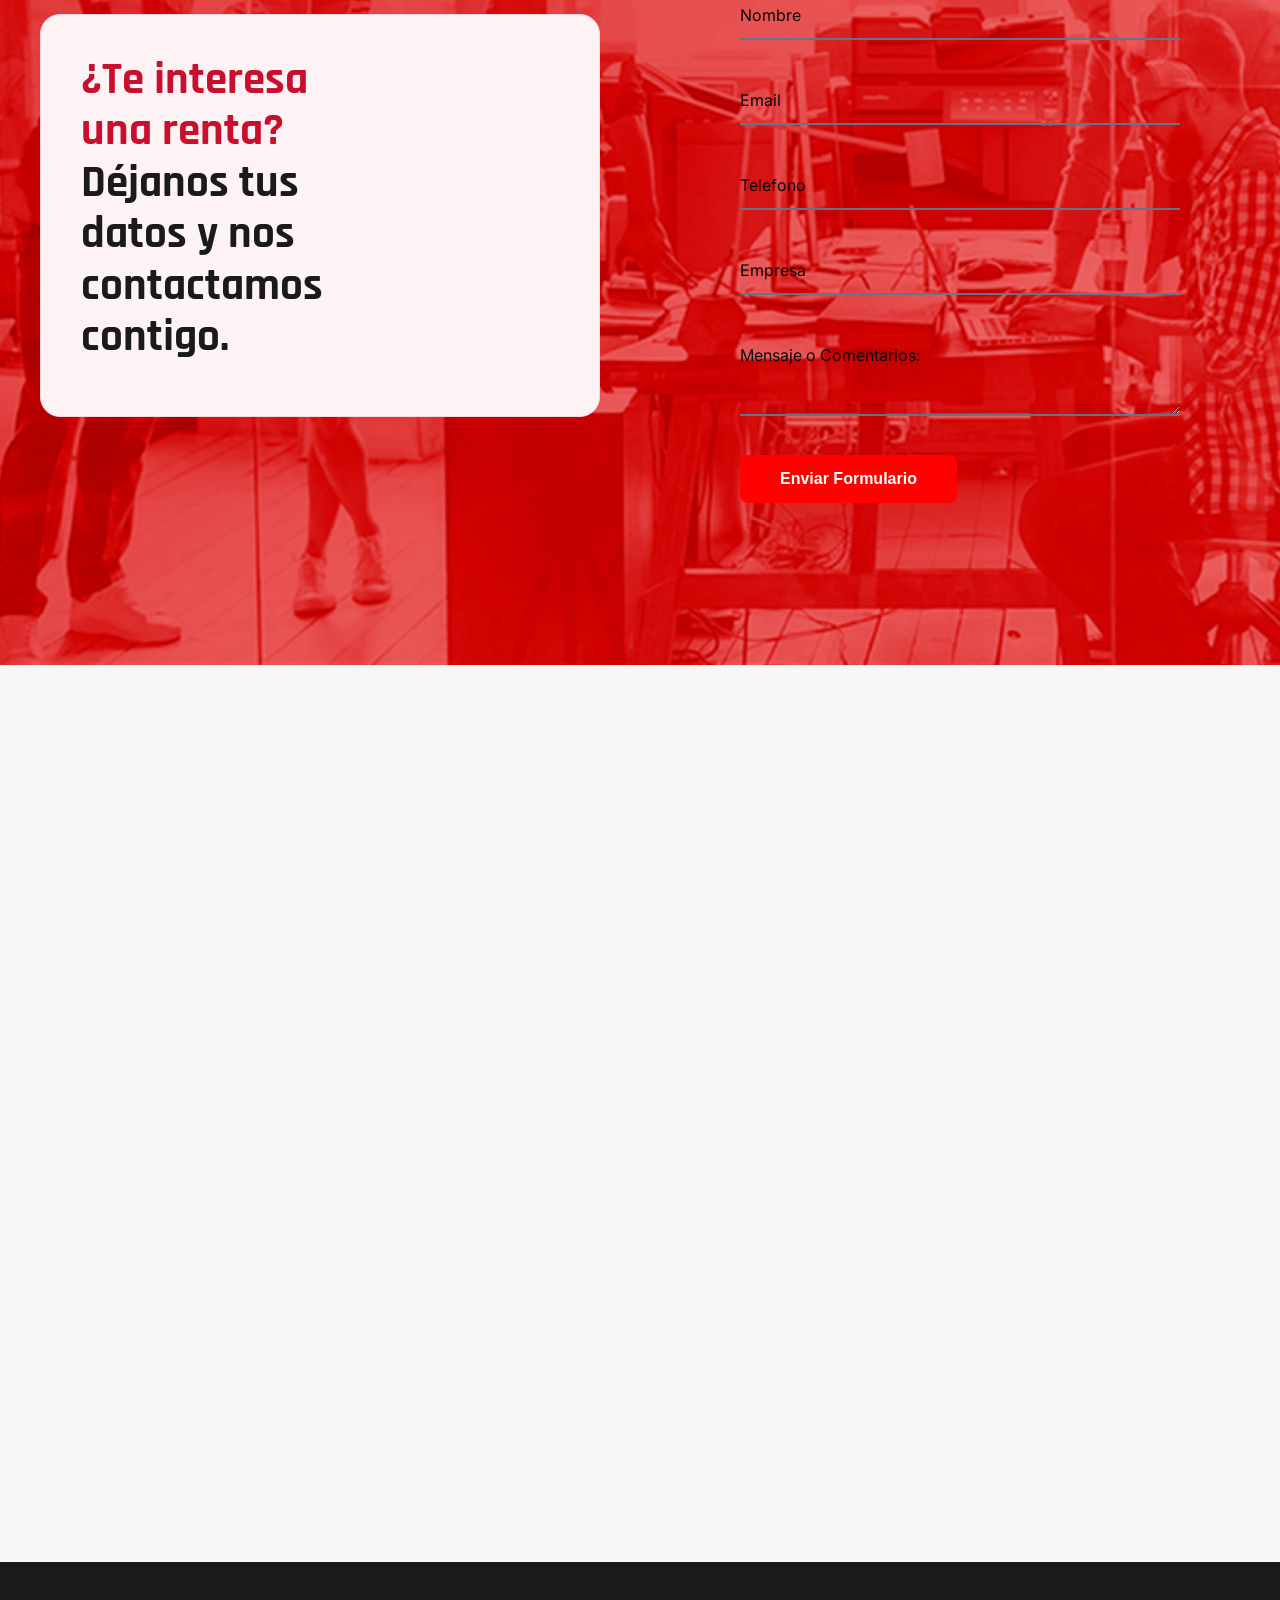
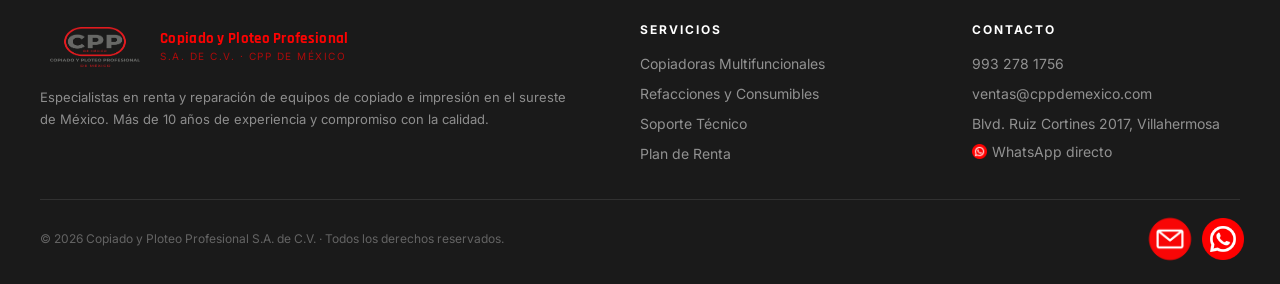
==== commit c6fb878d: "Update index.html" ====
--- a/index.html
+++ b/index.html
@@ -210,7 +210,7 @@
 </section>
 
  <!-- FORMULARIO -->
-<section id="formulario">
+<section id="formulario" class="seccion-contacto">
   <div class="container"> 
     <div class="nos-layout">
 
--- a/styles.css
+++ b/styles.css
@@ -457,16 +457,19 @@
 
 
     /* El formulario  */
-     
-    .oculto {
-  display: none;
-}
-
-.visible {
-  display: block;
-  animation: fadeIn 0.5s ease-in-out;
-  margin: 0 auto; 
-}
+ .seccion-contacto {
+            background-image: url('img/fondorojo.png'); /* Reemplaza con la ruta de tu imagen */
+            background-size: cover;         /* Hace que la imagen cubra toda la sección */
+            background-position: center;   /* Centra la imagen de fondo */
+            background-repeat: no-repeat;  /* Evita que la imagen se duplique */
+            min-height: 100vh;             /* Ocupa el 100% de la altura de la pantalla */
+            display: flex;                 /* Centra el formulario vertical y horizontalmente */
+            justify-content: center;
+            align-items: center;
+            padding: 20px;
+            box-sizing: border-box;
+        }    
+
 
 @keyframes fadeIn {
   from { opacity: 0; transform: translateY(-10px); }
@@ -544,14 +547,14 @@
     transition: all 0.3s ease;
 }
 
-.button:disabled { background-color: #18a01ea6; cursor: not-allowed; }
+.button:disabled { background-color: #32ee3bd6; cursor: not-allowed; }
 
  /* Estilos de alertas y mensajes */
         .alerta { display: none; padding: 10px; margin-top: 15px; border-radius: 4px; text-align: center; }
-        .exito { display: block; background-color: #d4edda; color: #155724; }
+        .exito { display: block; background-color: #d4edda; color: #32ee3bd6; }
         
         /* Estilo para el nuevo mensaje secreto u oculto */
-        .texto-oculto { display: none; margin-top: 15px; padding: 10px; background-color: #e2e3e5; color: #383d41; border-radius: 4px; font-style: italic; text-align: center; }
+        .texto-oculto { display: none; margin-top: 15px; padding: 10px; background-color: #e2e3e5; color: #ff7029; border-radius: 4px; font-style: italic; text-align: center; }
         .mostrar { display: block; }
 
 .interactive-form button:hover {
